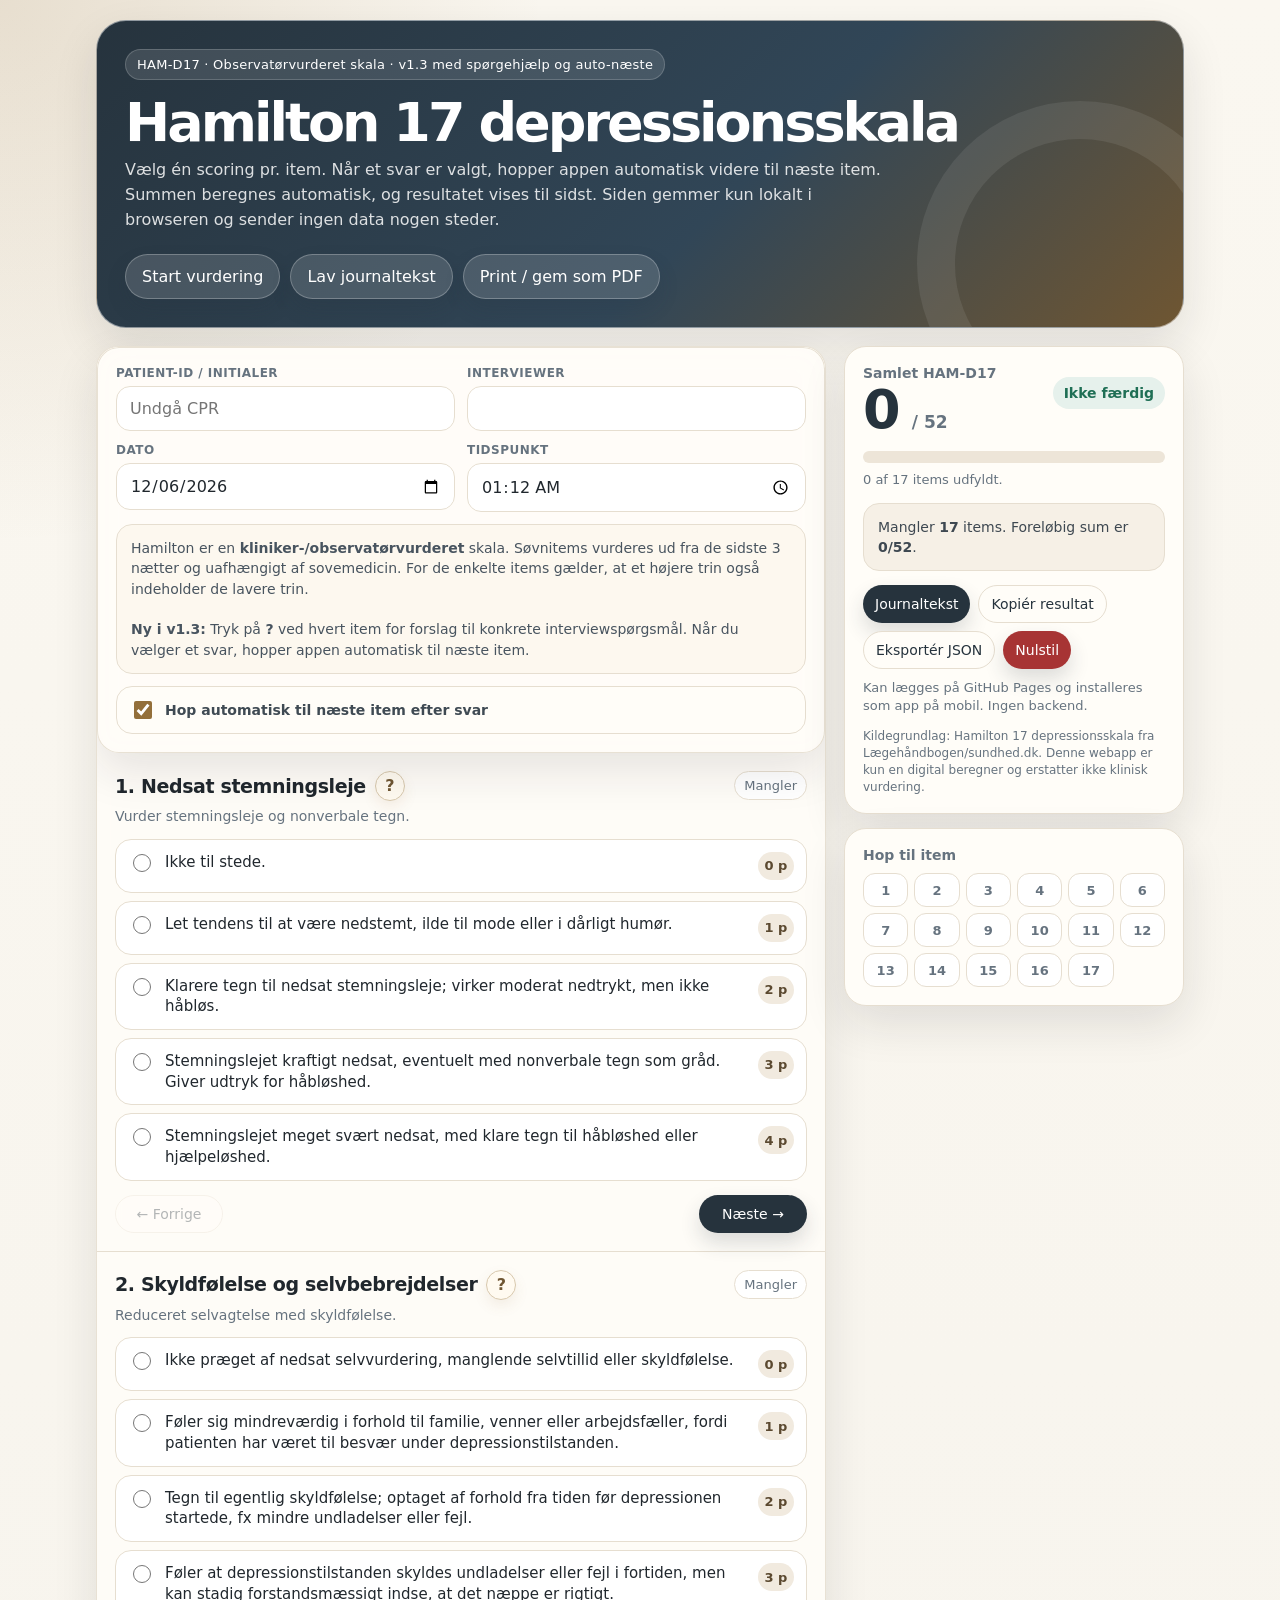
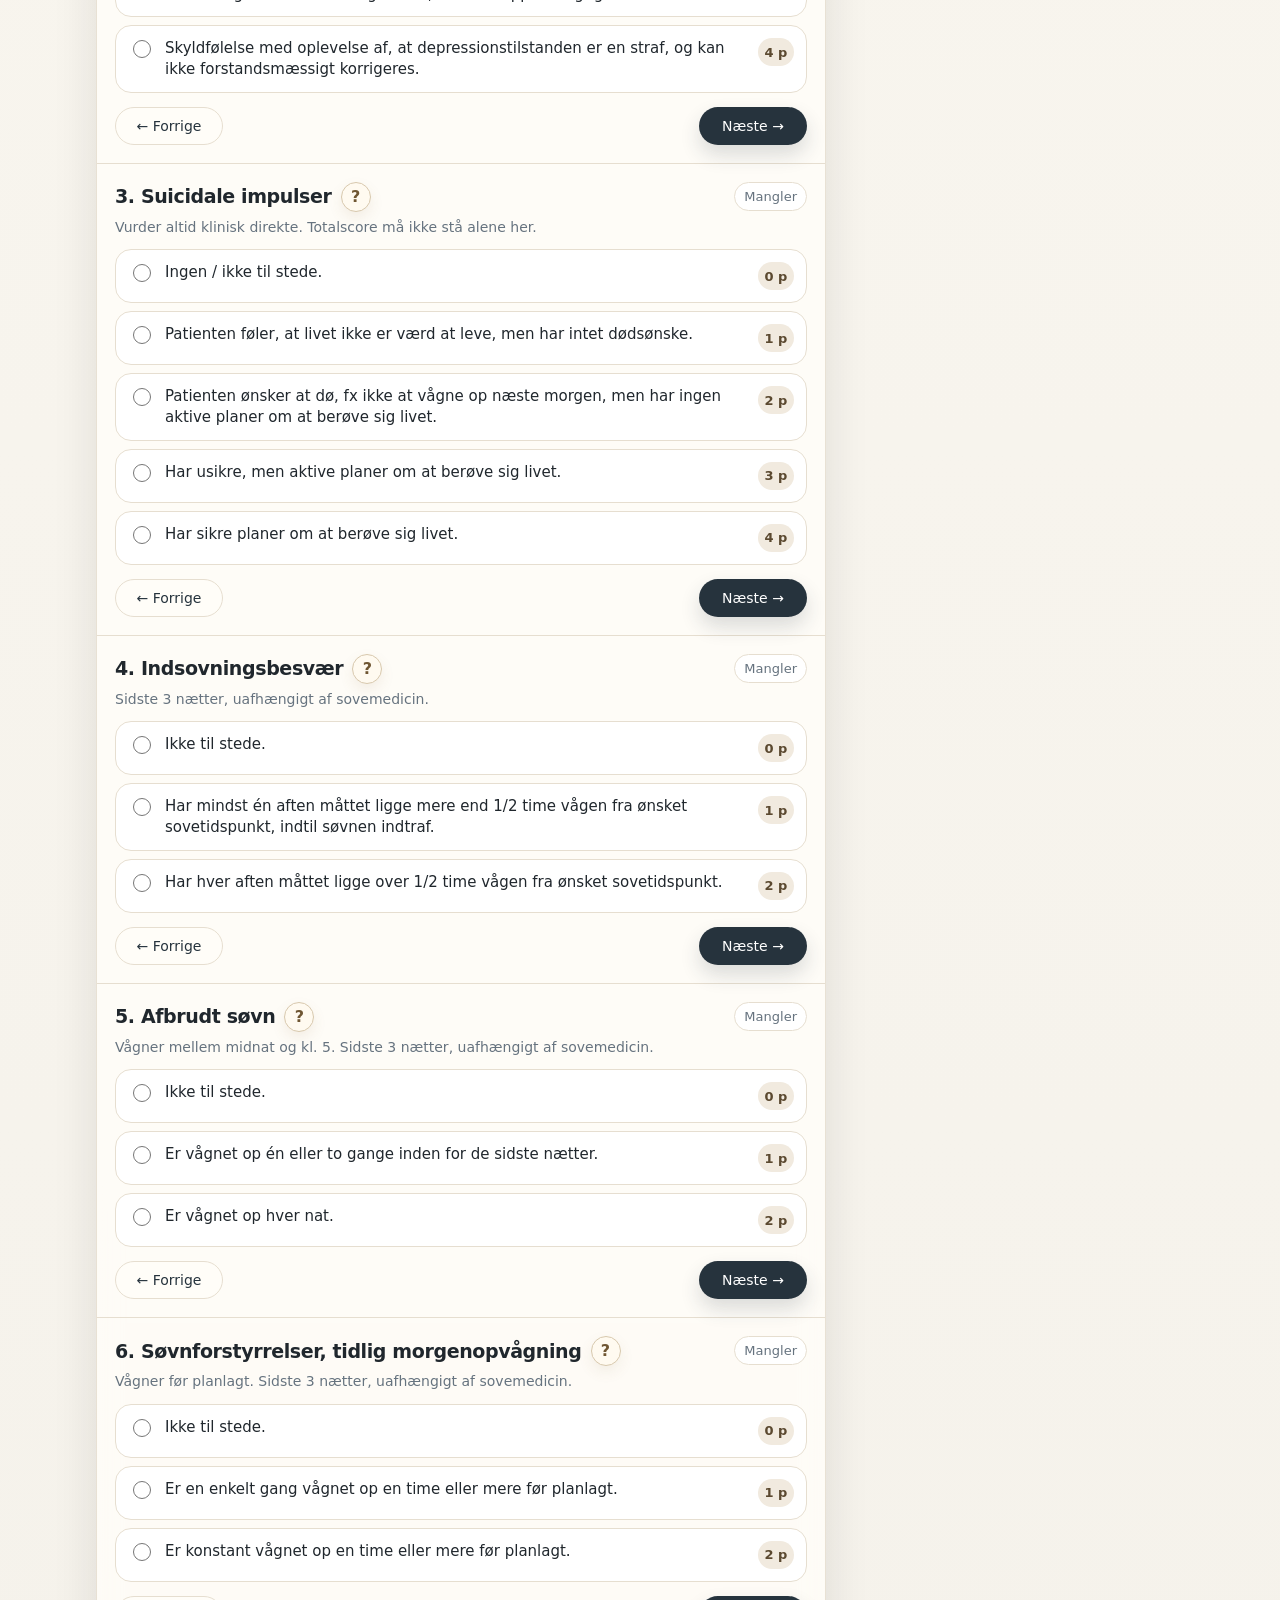
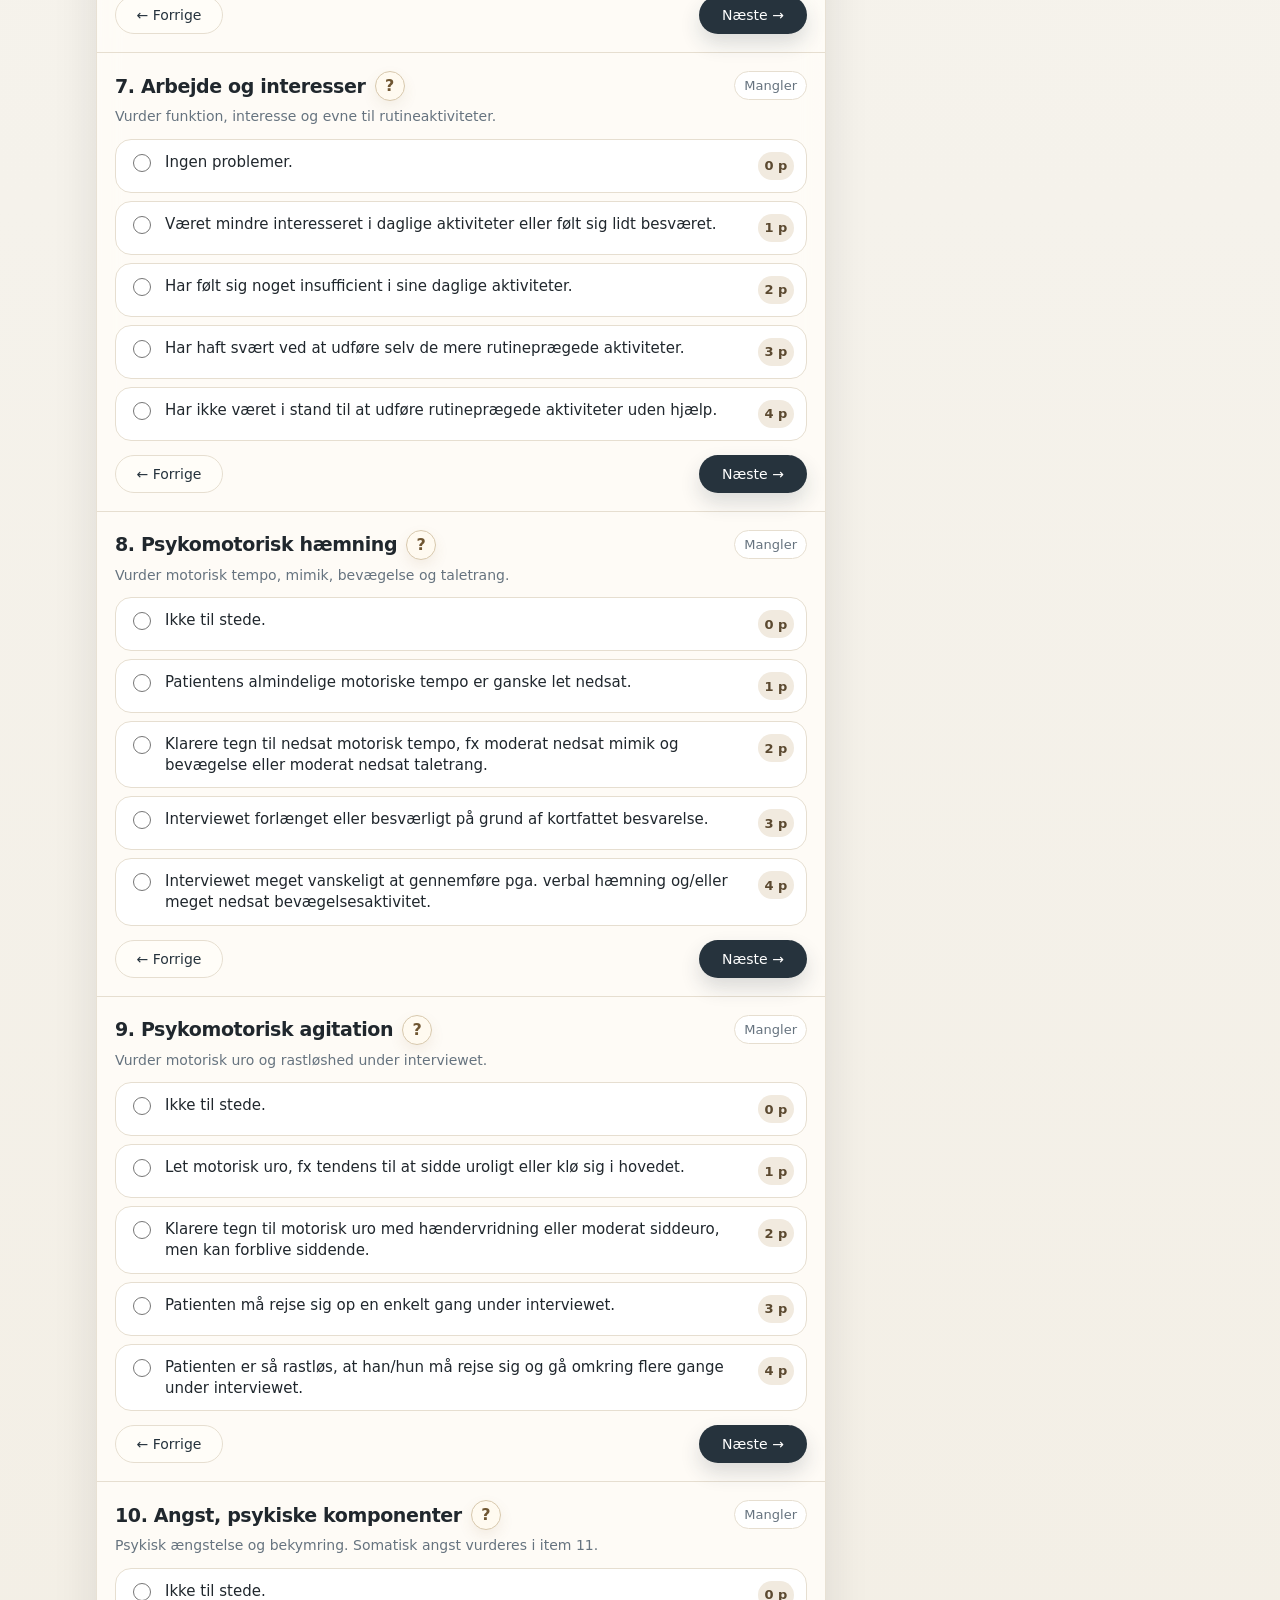
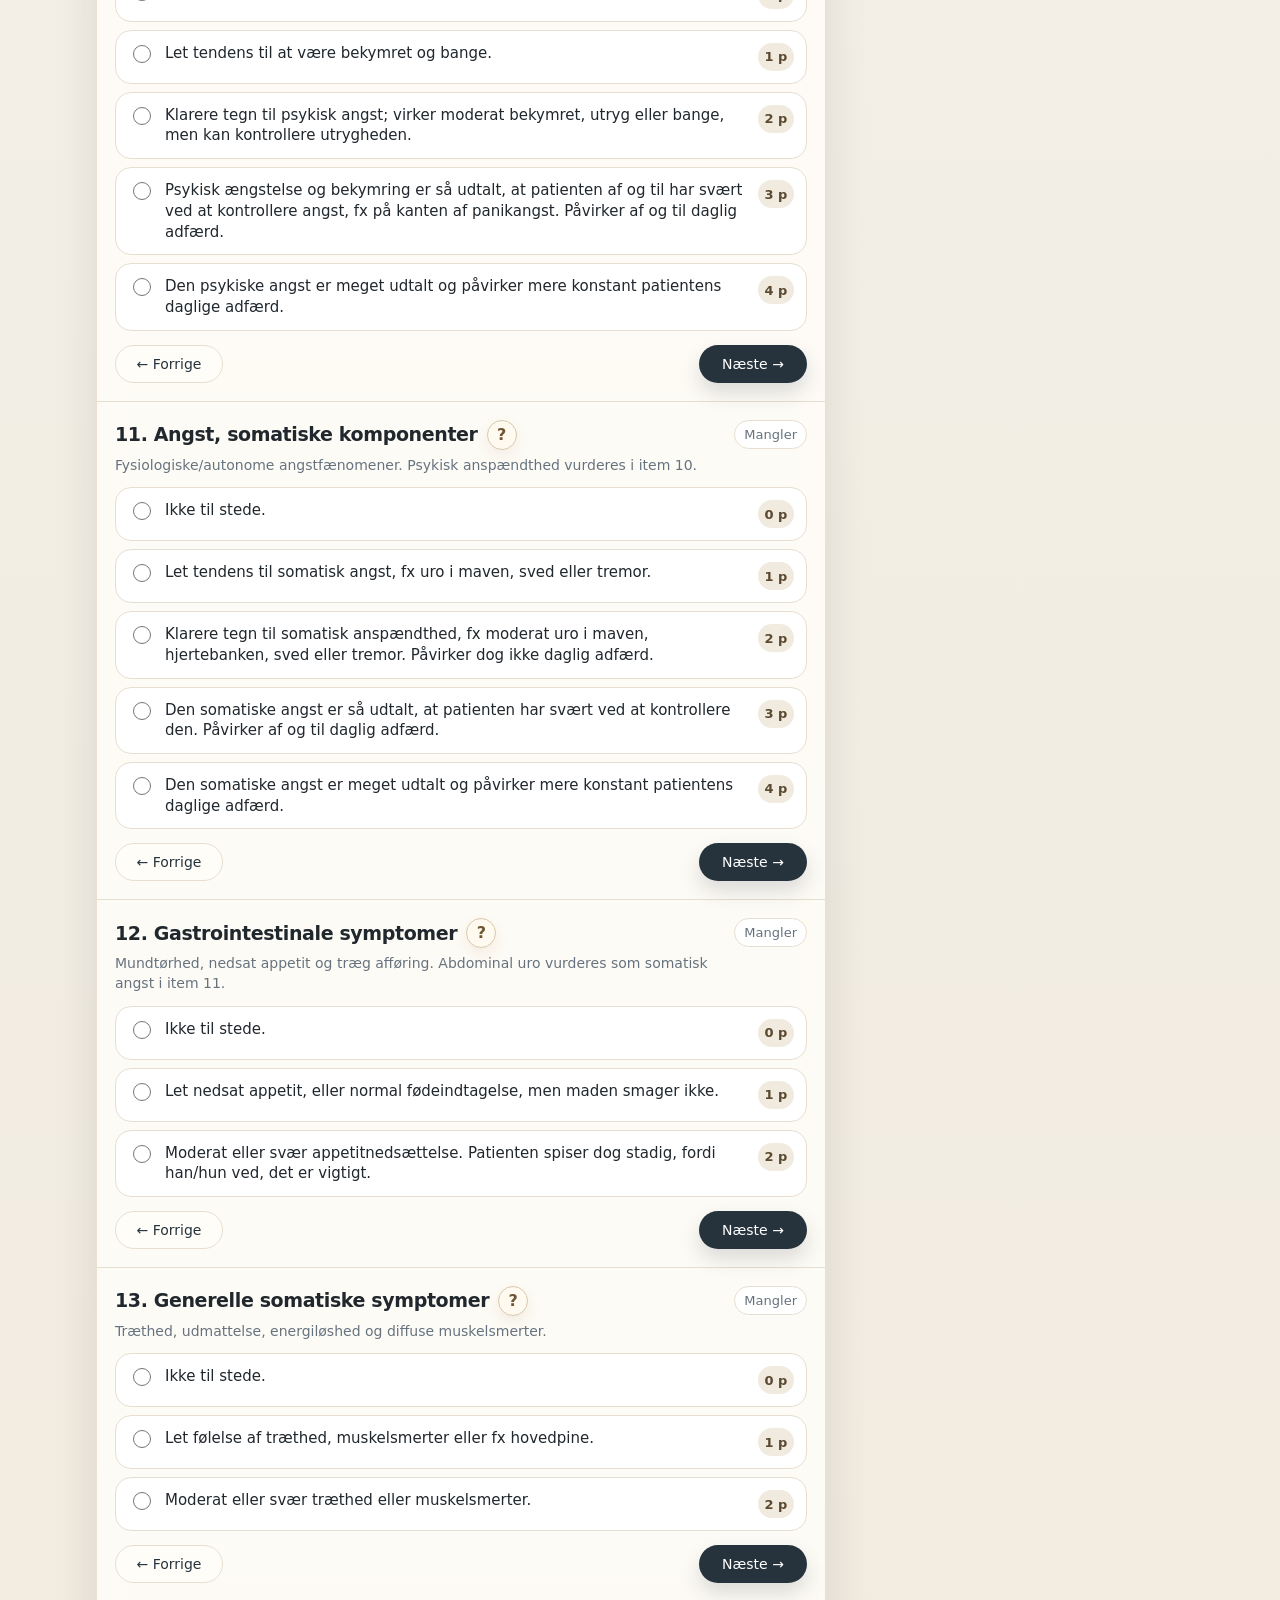
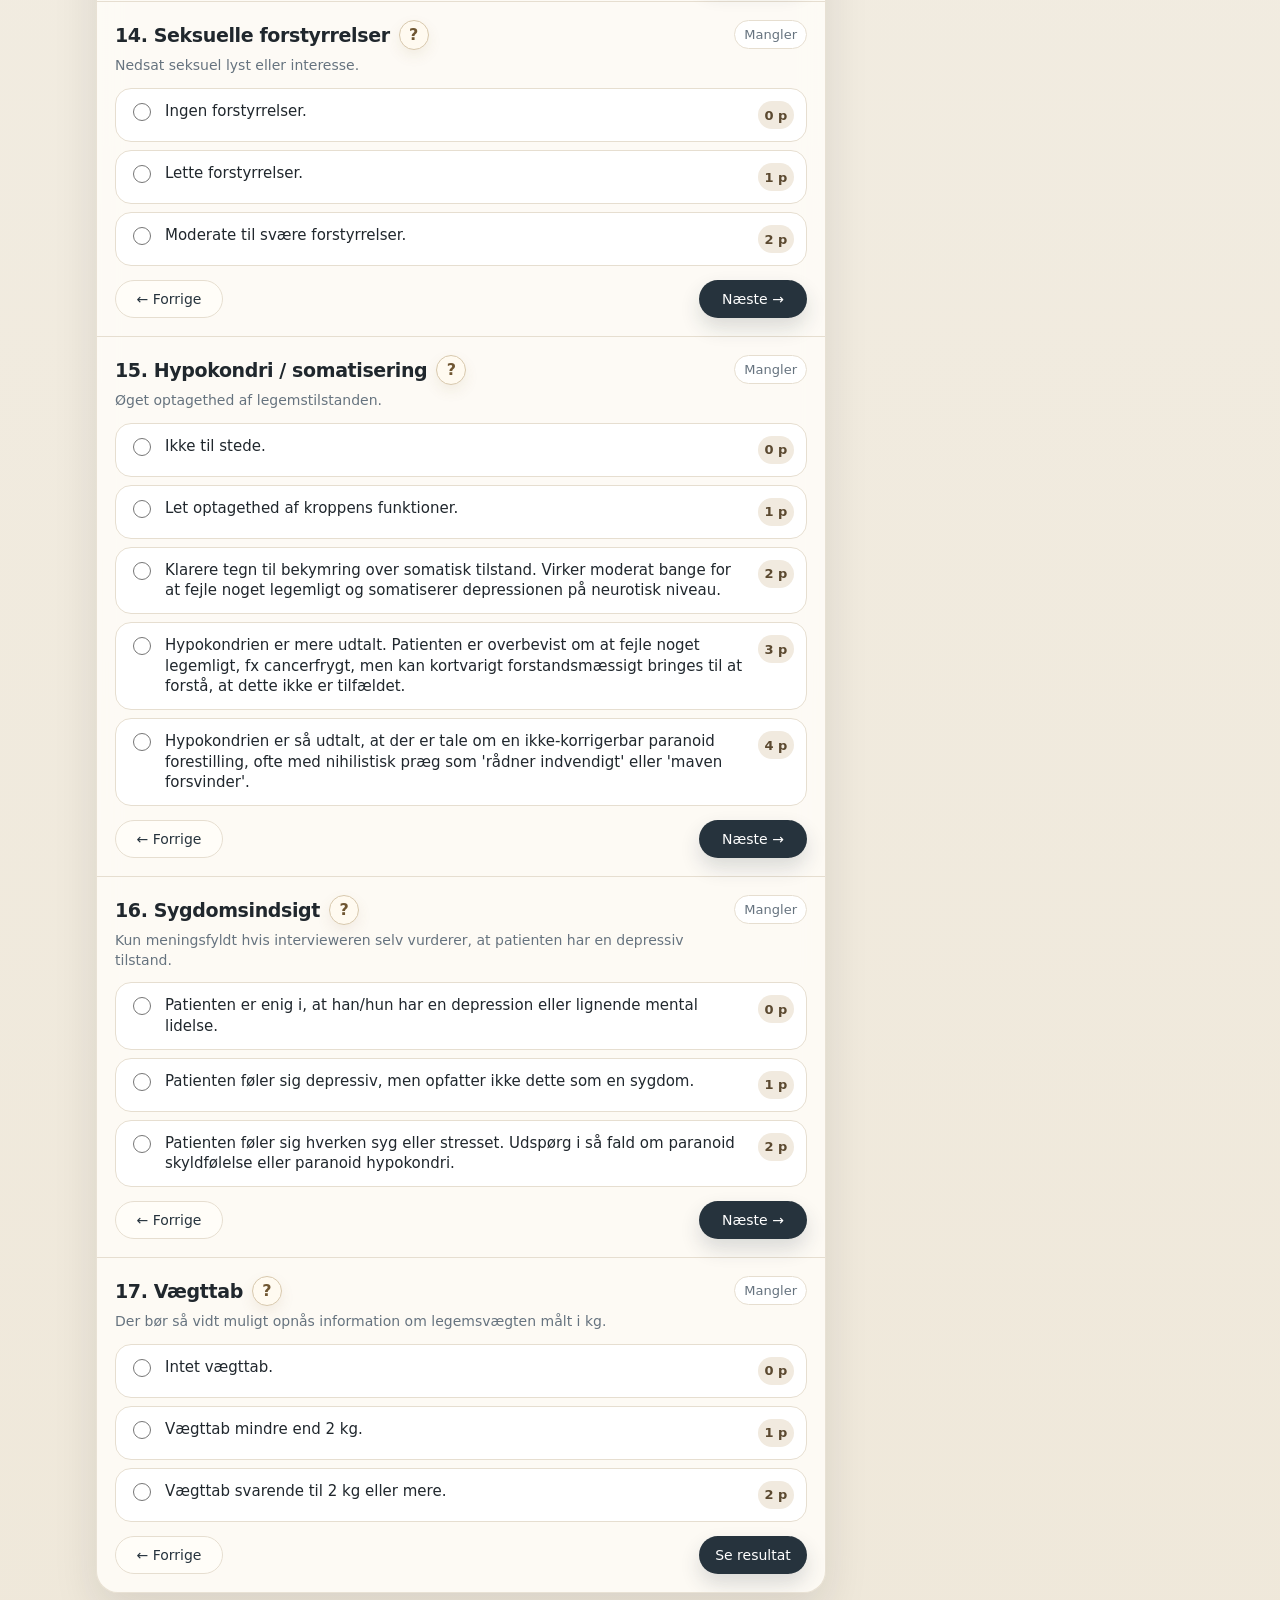
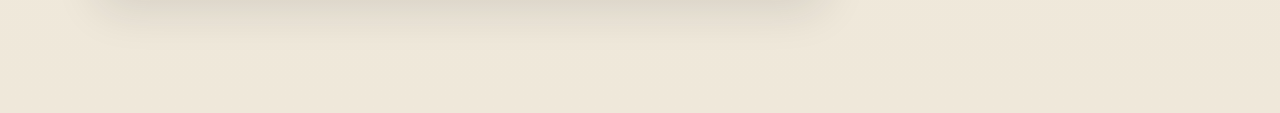
==== index.html @ ba1076b2 "Add files via upload" ====
<!doctype html>
<html lang="da">
<head>
  <meta charset="utf-8" />
  <meta name="viewport" content="width=device-width, initial-scale=1, viewport-fit=cover" />
  <meta name="theme-color" content="#26333d" />
  <meta name="apple-mobile-web-app-capable" content="yes" />
  <meta name="apple-mobile-web-app-title" content="HAM-D17" />
  <meta name="apple-mobile-web-app-status-bar-style" content="black-translucent" />
  <title>Hamilton 17 depressionsskala</title>
  <link rel="manifest" href="manifest.webmanifest" />
  <link rel="apple-touch-icon" href="icon-192.png" />
  <style>
    :root{
      --bg:#f5f2eb;
      --panel:#fffdf8;
      --panel2:#fdf8ef;
      --text:#20272d;
      --muted:#66737f;
      --line:#e6ded0;
      --accent:#26333d;
      --accent2:#936f3a;
      --good:#1f6f55;
      --warn:#a46100;
      --bad:#a73434;
      --shadow:0 18px 45px rgba(28,31,35,.11);
      --radius:22px;
      --radius2:14px;
    }
    *{box-sizing:border-box}
    html{scroll-behavior:smooth}
    body{
      margin:0;
      font-family: Inter, ui-sans-serif, system-ui, -apple-system, BlinkMacSystemFont, "Segoe UI", sans-serif;
      color:var(--text);
      background:
        radial-gradient(circle at top left, rgba(147,111,58,.18), transparent 34rem),
        linear-gradient(180deg, #faf7f0 0%, var(--bg) 42%, #efe8da 100%);
      min-height:100vh;
    }
    button,input,select,textarea{font:inherit}
    .app{
      width:min(1120px,100%);
      margin:0 auto;
      padding:20px 16px 120px;
    }
    .hero{
      position:relative;
      overflow:hidden;
      border:1px solid rgba(255,255,255,.48);
      border-radius:30px;
      background:linear-gradient(135deg,#26333d 0%,#314657 58%,#6f5632 100%);
      color:white;
      padding:28px;
      box-shadow:var(--shadow);
    }
    .hero:before{
      content:"";
      position:absolute;
      inset:auto -60px -100px auto;
      width:250px;height:250px;
      border-radius:50%;
      border:38px solid rgba(255,255,255,.08);
    }
    .hero-content{position:relative;z-index:1}
    .eyebrow{
      display:inline-flex;
      gap:8px;
      align-items:center;
      padding:7px 11px;
      border-radius:999px;
      background:rgba(255,255,255,.12);
      border:1px solid rgba(255,255,255,.18);
      font-size:13px;
      letter-spacing:.02em;
    }
    h1{
      margin:16px 0 8px;
      font-size:clamp(30px,6vw,54px);
      line-height:1;
      letter-spacing:-.055em;
    }
    .hero p{
      max-width:760px;
      margin:0;
      color:rgba(255,255,255,.84);
      font-size:16px;
      line-height:1.55;
    }
    .hero-actions{
      display:flex;
      gap:10px;
      flex-wrap:wrap;
      margin-top:22px;
    }
    .btn{
      border:0;
      border-radius:999px;
      padding:12px 16px;
      cursor:pointer;
      background:var(--accent);
      color:white;
      box-shadow:0 10px 20px rgba(38,51,61,.16);
      min-height:44px;
      transition:transform .15s ease, opacity .15s ease, background .15s ease;
    }
    .btn:hover{transform:translateY(-1px)}
    .btn:active{transform:translateY(0)}
    .btn.secondary{
      background:rgba(255,255,255,.14);
      border:1px solid rgba(255,255,255,.25);
    }
    .btn.light{
      background:#fffdf8;
      color:var(--accent);
      border:1px solid var(--line);
      box-shadow:none;
    }
    .btn.danger{background:var(--bad)}
    .btn.small{padding:9px 12px;min-height:38px;font-size:14px}
    .grid{
      display:grid;
      grid-template-columns: minmax(0, 1fr) 340px;
      gap:18px;
      align-items:start;
      margin-top:18px;
    }
    .card{
      background:rgba(255,253,248,.86);
      border:1px solid rgba(230,222,208,.9);
      border-radius:var(--radius);
      box-shadow:var(--shadow);
      overflow:hidden;
      backdrop-filter:blur(12px);
    }
    .card.pad{padding:18px}
    .meta-grid{
      display:grid;
      grid-template-columns: repeat(2, minmax(0,1fr));
      gap:12px;
    }
    .field label{
      display:block;
      font-size:12px;
      font-weight:750;
      color:var(--muted);
      margin:0 0 6px;
      text-transform:uppercase;
      letter-spacing:.04em;
    }
    .field input{
      width:100%;
      border:1px solid var(--line);
      border-radius:14px;
      background:white;
      padding:12px 13px;
      color:var(--text);
      outline:none;
    }
    .field input:focus{border-color:var(--accent2); box-shadow:0 0 0 4px rgba(147,111,58,.12)}
    .info-box{
      margin-top:12px;
      background:var(--panel2);
      border:1px solid var(--line);
      border-radius:16px;
      padding:13px 14px;
      color:#48545f;
      line-height:1.45;
      font-size:14px;
    }
    .auto-row{
      display:flex;
      align-items:center;
      gap:10px;
      margin-top:12px;
      padding:11px 13px;
      border:1px solid var(--line);
      border-radius:16px;
      background:#fffdf8;
      color:#3f4a53;
      font-size:14px;
      font-weight:700;
      cursor:pointer;
    }
    .auto-row input{width:18px;height:18px;accent-color:var(--accent2)}
    .item{
      padding:18px;
      border-bottom:1px solid var(--line);
      scroll-margin-top:88px;
    }
    .item:last-child{border-bottom:0}
    .item-head{
      display:flex;
      gap:12px;
      justify-content:space-between;
      align-items:flex-start;
      margin-bottom:10px;
    }
    .item-title-row{
      display:flex;
      align-items:center;
      gap:9px;
      flex-wrap:wrap;
    }
    .item h2{
      margin:0;
      font-size:19px;
      line-height:1.2;
      letter-spacing:-.02em;
    }
    .help-btn{
      display:inline-flex;
      align-items:center;
      justify-content:center;
      width:30px;
      height:30px;
      border-radius:999px;
      border:1px solid #d7c8ad;
      background:#fffaf0;
      color:#6f5632;
      font-weight:900;
      cursor:pointer;
      box-shadow:0 6px 14px rgba(147,111,58,.10);
      line-height:1;
    }
    .help-btn:hover{transform:translateY(-1px); border-color:var(--accent2)}
    .hint{
      margin:6px 0 0;
      color:var(--muted);
      line-height:1.4;
      font-size:14px;
    }
    .status-pill{
      flex:0 0 auto;
      border-radius:999px;
      padding:6px 9px;
      border:1px solid var(--line);
      color:var(--muted);
      background:white;
      font-size:13px;
      white-space:nowrap;
    }
    .status-pill.done{
      color:white;
      background:var(--good);
      border-color:var(--good);
    }
    .options{
      display:grid;
      gap:8px;
      margin-top:12px;
    }
    .option{
      display:grid;
      grid-template-columns:auto 1fr auto;
      gap:11px;
      align-items:start;
      cursor:pointer;
      background:white;
      border:1px solid var(--line);
      border-radius:16px;
      padding:12px 12px;
      transition: border-color .15s ease, box-shadow .15s ease, transform .15s ease, background .15s ease;
    }
    .option:hover{transform:translateY(-1px); border-color:#d0bd9b}
    .option input{margin-top:2px; width:18px; height:18px; accent-color:var(--accent2)}
    .option .text{line-height:1.38; font-size:15px}
    .score-badge{
      display:inline-flex;
      align-items:center;
      justify-content:center;
      min-width:36px;
      height:28px;
      border-radius:999px;
      background:#f1eadf;
      color:#5b4930;
      font-size:13px;
      font-weight:800;
    }
    .option:has(input:checked){
      background:#fffaf0;
      border-color:var(--accent2);
      box-shadow:0 0 0 4px rgba(147,111,58,.12);
    }
    .flow-controls{
      display:flex;
      justify-content:space-between;
      gap:10px;
      margin-top:14px;
    }
    .flow-controls .btn{min-width:108px}
    .flow-controls .btn:disabled{opacity:.35;cursor:not-allowed;transform:none}
    .side{
      position:sticky;
      top:14px;
      display:grid;
      gap:14px;
    }
    .score-card{
      background:#fffdf8;
      border:1px solid var(--line);
      border-radius:var(--radius);
      padding:18px;
      box-shadow:var(--shadow);
    }
    .score-top{
      display:flex;
      justify-content:space-between;
      gap:12px;
      align-items:flex-start;
    }
    .score-label{margin:0;color:var(--muted);font-size:14px;font-weight:750}
    .score-number{
      margin:5px 0 0;
      font-size:54px;
      line-height:.9;
      font-weight:850;
      letter-spacing:-.07em;
      color:var(--accent);
    }
    .score-number span{font-size:17px;letter-spacing:0;color:var(--muted);font-weight:700}
    .severity{
      display:inline-flex;
      align-items:center;
      gap:8px;
      margin-top:12px;
      border-radius:999px;
      background:#f1eadf;
      padding:8px 11px;
      color:#5b4930;
      font-weight:800;
      font-size:14px;
    }
    .severity.ok{background:#e6f1ec;color:#1f6f55}
    .severity.mild{background:#fff1d9;color:#8a5500}
    .severity.mod{background:#ffe0c2;color:#9a4d00}
    .severity.severe{background:#f8dddd;color:#9b2b2b}
    .bar{
      height:12px;
      border-radius:999px;
      background:#ede5d8;
      overflow:hidden;
      margin:16px 0 8px;
    }
    .bar > div{
      height:100%;
      width:0%;
      background:linear-gradient(90deg,var(--accent2),var(--accent));
      transition:width .2s ease;
    }
    .progress-text{color:var(--muted);font-size:13px;line-height:1.35}
    .side-actions{display:flex;gap:8px;flex-wrap:wrap;margin-top:14px}
    .result-box{
      margin-top:14px;
      border-radius:16px;
      padding:13px 14px;
      background:#f6f0e6;
      border:1px solid var(--line);
      line-height:1.45;
      color:#3e4851;
      font-size:14px;
    }
    .alert{
      display:none;
      margin-top:12px;
      border:1px solid rgba(167,52,52,.26);
      background:#fff1f1;
      color:#7f2323;
      border-radius:16px;
      padding:12px 13px;
      line-height:1.4;
      font-size:14px;
      font-weight:650;
    }
    .alert.show{display:block}
    .toc{
      display:grid;
      grid-template-columns:repeat(6,1fr);
      gap:6px;
    }
    .toc a{
      display:flex;
      align-items:center;
      justify-content:center;
      height:34px;
      text-decoration:none;
      color:var(--muted);
      border:1px solid var(--line);
      border-radius:12px;
      background:white;
      font-size:13px;
      font-weight:800;
    }
    .toc a.done{background:var(--good);border-color:var(--good);color:white}
    .toast{
      position:fixed;
      left:50%;
      bottom:22px;
      transform:translateX(-50%) translateY(25px);
      opacity:0;
      pointer-events:none;
      background:#20272d;
      color:white;
      border-radius:999px;
      padding:12px 16px;
      box-shadow:var(--shadow);
      transition:.2s ease;
      z-index:20;
    }
    .toast.show{opacity:1;transform:translateX(-50%) translateY(0)}
    .bottom-bar{
      display:none;
      position:fixed;
      left:0;right:0;bottom:0;
      padding:10px 12px calc(10px + env(safe-area-inset-bottom));
      background:rgba(255,253,248,.92);
      border-top:1px solid var(--line);
      backdrop-filter:blur(16px);
      z-index:10;
    }
    .bottom-inner{
      display:flex;
      align-items:center;
      justify-content:space-between;
      gap:10px;
      width:min(1120px,100%);
      margin:auto;
    }
    .mini-score{font-weight:850;color:var(--accent)}
    .mini-score span{color:var(--muted);font-weight:650;font-size:13px}
    .install-note{font-size:13px;color:var(--muted);line-height:1.35;margin-top:10px}
    .source{font-size:12px;color:var(--muted);line-height:1.4;margin-top:14px}
    dialog{
      width:min(680px,calc(100% - 24px));
      border:0;
      border-radius:24px;
      padding:0;
      box-shadow:0 30px 80px rgba(0,0,0,.25);
      background:#fffdf8;
      color:var(--text);
    }
    dialog::backdrop{background:rgba(18,24,30,.42);backdrop-filter:blur(4px)}
    .dialog-pad{padding:20px}
    .dialog-pad h2{margin:0 0 8px;font-size:25px;letter-spacing:-.03em}
    .dialog-pad p{line-height:1.5;color:#4b5660}
    .help-content{
      display:grid;
      gap:12px;
      margin:14px 0 4px;
    }
    .help-section{
      border:1px solid var(--line);
      border-radius:16px;
      background:#fffaf0;
      padding:12px 13px;
    }
    .help-section h3{
      margin:0 0 7px;
      font-size:14px;
      text-transform:uppercase;
      letter-spacing:.04em;
      color:#6f5632;
    }
    .help-section ul{margin:0;padding-left:20px;color:#3f4a53;line-height:1.45}
    .help-section li{margin:4px 0}
    textarea.note-output{
      width:100%; min-height:210px; resize:vertical;
      border:1px solid var(--line); border-radius:14px;
      padding:12px; background:white; color:var(--text);
    }
    @media (max-width: 900px){
      .grid{grid-template-columns:1fr}
      .side{position:static;order:-1}
      .toc{grid-template-columns:repeat(9,1fr)}
      .bottom-bar{display:block}
      .score-card.compact-hide{display:none}
      .hero{padding:22px}
    }
    @media (max-width: 560px){
      .app{padding:12px 10px 110px}
      .hero{border-radius:24px;padding:20px}
      .hero-actions .btn{flex:1 1 auto}
      .meta-grid{grid-template-columns:1fr}
      .item{padding:16px 12px}
      .item-head{display:block}
      .status-pill{display:inline-flex;margin-top:10px}
      .option{grid-template-columns:auto 1fr;}
      .score-badge{grid-column:2;justify-self:start;height:24px;min-width:32px}
      .toc{grid-template-columns:repeat(6,1fr)}
    }
    @media print{
      body{background:white}
      .hero,.side-actions,.bottom-bar,.toc,.btn,.help-btn,.toast,.flow-controls{display:none!important}
      .app{padding:0}
      .grid{display:block}
      .card,.score-card{box-shadow:none;border:1px solid #ccc;background:white}
      .item{break-inside:avoid;padding:10px 0}
      .option{display:none}
      .option:has(input:checked){display:grid;box-shadow:none;border:1px solid #999;background:white}
      .score-card{margin-bottom:12px}
    }
  </style>
</head>
<body>
  <main class="app">
    <section class="hero">
      <div class="hero-content">
        <div class="eyebrow">HAM-D17 · Observatørvurderet skala · v1.3 med spørgehjælp og auto-næste</div>
        <h1>Hamilton 17 depressionsskala</h1>
        <p>Vælg én scoring pr. item. Når et svar er valgt, hopper appen automatisk videre til næste item. Summen beregnes automatisk, og resultatet vises til sidst. Siden gemmer kun lokalt i browseren og sender ingen data nogen steder.</p>
        <div class="hero-actions">
          <button class="btn secondary" type="button" onclick="document.querySelector('#item-1').scrollIntoView()">Start vurdering</button>
          <button class="btn secondary" type="button" id="openNoteTop">Lav journaltekst</button>
          <button class="btn secondary" type="button" onclick="window.print()">Print / gem som PDF</button>
        </div>
      </div>
    </section>

    <section class="grid">
      <div class="card" id="formCard">
        <div class="card pad">
          <div class="meta-grid">
            <div class="field">
              <label for="patientId">Patient-ID / initialer</label>
              <input id="patientId" autocomplete="off" placeholder="Undgå CPR" />
            </div>
            <div class="field">
              <label for="interviewer">Interviewer</label>
              <input id="interviewer" autocomplete="off" />
            </div>
            <div class="field">
              <label for="date">Dato</label>
              <input id="date" type="date" />
            </div>
            <div class="field">
              <label for="time">Tidspunkt</label>
              <input id="time" type="time" />
            </div>
          </div>
          <div class="info-box">
            Hamilton er en <strong>kliniker-/observatørvurderet</strong> skala. Søvnitems vurderes ud fra de sidste 3 nætter og uafhængigt af sovemedicin. For de enkelte items gælder, at et højere trin også indeholder de lavere trin.
            <br><br><strong>Ny i v1.3:</strong> Tryk på <strong>?</strong> ved hvert item for forslag til konkrete interviewspørgsmål. Når du vælger et svar, hopper appen automatisk til næste item.
          </div>
          <label class="auto-row" for="autoNext">
            <input id="autoNext" type="checkbox" checked>
            Hop automatisk til næste item efter svar
          </label>
        </div>
        <form id="hamForm" autocomplete="off"></form>
      </div>

      <aside class="side">
        <section class="score-card">
          <div class="score-top">
            <div>
              <p class="score-label">Samlet HAM-D17</p>
              <div class="score-number" id="scoreNumber">0 <span>/ 52</span></div>
            </div>
            <div class="severity ok" id="severityBadge">Ikke færdig</div>
          </div>
          <div class="bar"><div id="progressBar"></div></div>
          <div class="progress-text" id="progressText">0 af 17 items udfyldt.</div>
          <div class="alert" id="suicideAlert">Item 3 er scoret over 0. Lav en direkte klinisk vurdering af suicidalitet og sikkerhed. Det her må ikke drukne i en totalscore.</div>
          <div class="result-box" id="resultBox">Udfyld alle 17 items for at få resultat og journaltekst.</div>
          <div class="side-actions">
            <button class="btn small" type="button" id="openNote">Journaltekst</button>
            <button class="btn small light" type="button" id="copySummary">Kopiér resultat</button>
            <button class="btn small light" type="button" id="exportJson">Eksportér JSON</button>
            <button class="btn small danger" type="button" id="resetBtn">Nulstil</button>
          </div>
          <div class="install-note">Kan lægges på GitHub Pages og installeres som app på mobil. Ingen backend.</div>
          <div class="source">Kildegrundlag: Hamilton 17 depressionsskala fra Lægehåndbogen/sundhed.dk. Denne webapp er kun en digital beregner og erstatter ikke klinisk vurdering.</div>
        </section>

        <section class="score-card compact-hide">
          <p class="score-label" style="margin-bottom:10px">Hop til item</p>
          <nav class="toc" id="toc"></nav>
        </section>
      </aside>
    </section>
  </main>

  <div class="bottom-bar">
    <div class="bottom-inner">
      <div class="mini-score"><span>HAM-D17</span><br><span id="miniStatus">0/17 udfyldt</span></div>
      <button class="btn small" type="button" onclick="document.querySelector('.side').scrollIntoView()">Se score</button>
    </div>
  </div>

  <dialog id="noteDialog">
    <div class="dialog-pad">
      <h2>Journaltekst</h2>
      <p>Teksten opdateres ud fra de valgte svar. Ret den, så den passer til den kliniske vurdering.</p>
      <textarea class="note-output" id="noteOutput"></textarea>
      <div class="side-actions">
        <button class="btn small" type="button" id="copyNote">Kopiér tekst</button>
        <button class="btn small light" type="button" onclick="noteDialog.close()">Luk</button>
      </div>
    </div>
  </dialog>

  <dialog id="helpDialog">
    <div class="dialog-pad">
      <h2 id="helpTitle">Spørgehjælp</h2>
      <p id="helpIntro">Eksemplerne er kun støtte til interviewet. Scoren er stadig din observatørvurdering.</p>
      <div class="help-content" id="helpContent"></div>
      <div class="side-actions">
        <button class="btn small light" type="button" onclick="helpDialog.close()">Luk</button>
      </div>
    </div>
  </dialog>

  <div class="toast" id="toast">Kopieret</div>

  <script>
    const VERSION = "1.3.0";
    const STORAGE_KEY = "hamd17-webapp-state-v1";

    const items = [
      {
        title: "Nedsat stemningsleje",
        note: "Vurder stemningsleje og nonverbale tegn.",
        options: [
          "Ikke til stede.",
          "Let tendens til at være nedstemt, ilde til mode eller i dårligt humør.",
          "Klarere tegn til nedsat stemningsleje; virker moderat nedtrykt, men ikke håbløs.",
          "Stemningslejet kraftigt nedsat, eventuelt med nonverbale tegn som gråd. Giver udtryk for håbløshed.",
          "Stemningslejet meget svært nedsat, med klare tegn til håbløshed eller hjælpeløshed."
        ]
      },
      {
        title: "Skyldfølelse og selvbebrejdelser",
        note: "Reduceret selvagtelse med skyldfølelse.",
        options: [
          "Ikke præget af nedsat selvvurdering, manglende selvtillid eller skyldfølelse.",
          "Føler sig mindreværdig i forhold til familie, venner eller arbejdsfæller, fordi patienten har været til besvær under depressionstilstanden.",
          "Tegn til egentlig skyldfølelse; optaget af forhold fra tiden før depressionen startede, fx mindre undladelser eller fejl.",
          "Føler at depressionstilstanden skyldes undladelser eller fejl i fortiden, men kan stadig forstandsmæssigt indse, at det næppe er rigtigt.",
          "Skyldfølelse med oplevelse af, at depressionstilstanden er en straf, og kan ikke forstandsmæssigt korrigeres."
        ]
      },
      {
        title: "Suicidale impulser",
        note: "Vurder altid klinisk direkte. Totalscore må ikke stå alene her.",
        options: [
          "Ingen / ikke til stede.",
          "Patienten føler, at livet ikke er værd at leve, men har intet dødsønske.",
          "Patienten ønsker at dø, fx ikke at vågne op næste morgen, men har ingen aktive planer om at berøve sig livet.",
          "Har usikre, men aktive planer om at berøve sig livet.",
          "Har sikre planer om at berøve sig livet."
        ]
      },
      {
        title: "Indsovningsbesvær",
        note: "Sidste 3 nætter, uafhængigt af sovemedicin.",
        options: [
          "Ikke til stede.",
          "Har mindst én aften måttet ligge mere end 1/2 time vågen fra ønsket sovetidspunkt, indtil søvnen indtraf.",
          "Har hver aften måttet ligge over 1/2 time vågen fra ønsket sovetidspunkt."
        ]
      },
      {
        title: "Afbrudt søvn",
        note: "Vågner mellem midnat og kl. 5. Sidste 3 nætter, uafhængigt af sovemedicin.",
        options: [
          "Ikke til stede.",
          "Er vågnet op én eller to gange inden for de sidste nætter.",
          "Er vågnet op hver nat."
        ]
      },
      {
        title: "Søvnforstyrrelser, tidlig morgenopvågning",
        note: "Vågner før planlagt. Sidste 3 nætter, uafhængigt af sovemedicin.",
        options: [
          "Ikke til stede.",
          "Er en enkelt gang vågnet op en time eller mere før planlagt.",
          "Er konstant vågnet op en time eller mere før planlagt."
        ]
      },
      {
        title: "Arbejde og interesser",
        note: "Vurder funktion, interesse og evne til rutineaktiviteter.",
        options: [
          "Ingen problemer.",
          "Været mindre interesseret i daglige aktiviteter eller følt sig lidt besværet.",
          "Har følt sig noget insufficient i sine daglige aktiviteter.",
          "Har haft svært ved at udføre selv de mere rutineprægede aktiviteter.",
          "Har ikke været i stand til at udføre rutineprægede aktiviteter uden hjælp."
        ]
      },
      {
        title: "Psykomotorisk hæmning",
        note: "Vurder motorisk tempo, mimik, bevægelse og taletrang.",
        options: [
          "Ikke til stede.",
          "Patientens almindelige motoriske tempo er ganske let nedsat.",
          "Klarere tegn til nedsat motorisk tempo, fx moderat nedsat mimik og bevægelse eller moderat nedsat taletrang.",
          "Interviewet forlænget eller besværligt på grund af kortfattet besvarelse.",
          "Interviewet meget vanskeligt at gennemføre pga. verbal hæmning og/eller meget nedsat bevægelsesaktivitet."
        ]
      },
      {
        title: "Psykomotorisk agitation",
        note: "Vurder motorisk uro og rastløshed under interviewet.",
        options: [
          "Ikke til stede.",
          "Let motorisk uro, fx tendens til at sidde uroligt eller klø sig i hovedet.",
          "Klarere tegn til motorisk uro med hændervridning eller moderat siddeuro, men kan forblive siddende.",
          "Patienten må rejse sig op en enkelt gang under interviewet.",
          "Patienten er så rastløs, at han/hun må rejse sig og gå omkring flere gange under interviewet."
        ]
      },
      {
        title: "Angst, psykiske komponenter",
        note: "Psykisk ængstelse og bekymring. Somatisk angst vurderes i item 11.",
        options: [
          "Ikke til stede.",
          "Let tendens til at være bekymret og bange.",
          "Klarere tegn til psykisk angst; virker moderat bekymret, utryg eller bange, men kan kontrollere utrygheden.",
          "Psykisk ængstelse og bekymring er så udtalt, at patienten af og til har svært ved at kontrollere angst, fx på kanten af panikangst. Påvirker af og til daglig adfærd.",
          "Den psykiske angst er meget udtalt og påvirker mere konstant patientens daglige adfærd."
        ]
      },
      {
        title: "Angst, somatiske komponenter",
        note: "Fysiologiske/autonome angstfænomener. Psykisk anspændthed vurderes i item 10.",
        options: [
          "Ikke til stede.",
          "Let tendens til somatisk angst, fx uro i maven, sved eller tremor.",
          "Klarere tegn til somatisk anspændthed, fx moderat uro i maven, hjertebanken, sved eller tremor. Påvirker dog ikke daglig adfærd.",
          "Den somatiske angst er så udtalt, at patienten har svært ved at kontrollere den. Påvirker af og til daglig adfærd.",
          "Den somatiske angst er meget udtalt og påvirker mere konstant patientens daglige adfærd."
        ]
      },
      {
        title: "Gastrointestinale symptomer",
        note: "Mundtørhed, nedsat appetit og træg afføring. Abdominal uro vurderes som somatisk angst i item 11.",
        options: [
          "Ikke til stede.",
          "Let nedsat appetit, eller normal fødeindtagelse, men maden smager ikke.",
          "Moderat eller svær appetitnedsættelse. Patienten spiser dog stadig, fordi han/hun ved, det er vigtigt."
        ]
      },
      {
        title: "Generelle somatiske symptomer",
        note: "Træthed, udmattelse, energiløshed og diffuse muskelsmerter.",
        options: [
          "Ikke til stede.",
          "Let følelse af træthed, muskelsmerter eller fx hovedpine.",
          "Moderat eller svær træthed eller muskelsmerter."
        ]
      },
      {
        title: "Seksuelle forstyrrelser",
        note: "Nedsat seksuel lyst eller interesse.",
        options: [
          "Ingen forstyrrelser.",
          "Lette forstyrrelser.",
          "Moderate til svære forstyrrelser."
        ]
      },
      {
        title: "Hypokondri / somatisering",
        note: "Øget optagethed af legemstilstanden.",
        options: [
          "Ikke til stede.",
          "Let optagethed af kroppens funktioner.",
          "Klarere tegn til bekymring over somatisk tilstand. Virker moderat bange for at fejle noget legemligt og somatiserer depressionen på neurotisk niveau.",
          "Hypokondrien er mere udtalt. Patienten er overbevist om at fejle noget legemligt, fx cancerfrygt, men kan kortvarigt forstandsmæssigt bringes til at forstå, at dette ikke er tilfældet.",
          "Hypokondrien er så udtalt, at der er tale om en ikke-korrigerbar paranoid forestilling, ofte med nihilistisk præg som 'rådner indvendigt' eller 'maven forsvinder'."
        ]
      },
      {
        title: "Sygdomsindsigt",
        note: "Kun meningsfyldt hvis intervieweren selv vurderer, at patienten har en depressiv tilstand.",
        options: [
          "Patienten er enig i, at han/hun har en depression eller lignende mental lidelse.",
          "Patienten føler sig depressiv, men opfatter ikke dette som en sygdom.",
          "Patienten føler sig hverken syg eller stresset. Udspørg i så fald om paranoid skyldfølelse eller paranoid hypokondri."
        ]
      },
      {
        title: "Vægttab",
        note: "Der bør så vidt muligt opnås information om legemsvægten målt i kg.",
        options: [
          "Intet vægttab.",
          "Vægttab mindre end 2 kg.",
          "Vægttab svarende til 2 kg eller mere."
        ]
      }
    ];

    const helpExamples = [
      {
        ask: [
          "Hvordan har dit humør været de sidste dage?",
          "Har du følt dig nedtrykt, trist, tom eller mere irritabel end normalt?",
          "Har du oplevet håbløshed eller en følelse af, at tingene ikke kan blive bedre?"
        ],
        observe: [
          "Se efter mimik, gråd, stemmeleje, kontakt og om patienten virker følelsesmæssigt trykket.",
          "Score ikke kun ud fra ordene. Nonverbale tegn tæller også."
        ]
      },
      {
        ask: [
          "Har du bebrejdet dig selv noget på det seneste?",
          "Føler du dig som en belastning for familie, venner eller arbejde?",
          "Tænker du, at din nuværende tilstand er din egen skyld eller en straf?"
        ],
        observe: [
          "Skeln mellem almindelig selvkritik, egentlig skyldfølelse og fastlåste/vrangforestillingsprægede skyldtanker.",
          "Spørg konkret til fejl eller undladelser fra før depressionen startede."
        ]
      },
      {
        ask: [
          "Har du tænkt, at livet ikke er værd at leve?",
          "Har du ønsket, at du ikke vågnede igen?",
          "Har du haft tanker om at tage dit eget liv?",
          "Har du gjort dig planer, valgt metode eller haft adgang til midler?",
          "Hvor tæt har du været på at handle på tankerne?"
        ],
        observe: [
          "Spørg direkte. Det er ikke farligt at spørge, men det er farligt at lade være.",
          "Ved score over 0 skal der laves selvstændig risikovurdering, sikkerhedsplan og relevant handling."
        ]
      },
      {
        ask: [
          "De sidste 3 nætter: Hvornår lagde du dig for at sove, og hvornår faldt du faktisk i søvn?",
          "Lå du vågen mere end en halv time?",
          "Var det én aften eller hver aften?"
        ],
        observe: [
          "Vurder uafhængigt af sovemedicin.",
          "Fokus er tiden fra ønsket søvntidspunkt til søvnindtræden."
        ]
      },
      {
        ask: [
          "De sidste 3 nætter: Er du vågnet mellem midnat og kl. 5?",
          "Hvor mange gange er du vågnet, og kunne du falde i søvn igen?",
          "Skete det én/to gange samlet, eller hver nat?"
        ],
        observe: [
          "Vurder uafhængigt af sovemedicin.",
          "Adskil afbrudt søvn fra tidlig morgenopvågning, som scores i næste item."
        ]
      },
      {
        ask: [
          "De sidste 3 nætter: Er du vågnet tidligere end planlagt?",
          "Hvor meget tidligere vågnede du — mindst en time?",
          "Var det en enkelt gang eller konstant/hver nat?"
        ],
        observe: [
          "Vurder uafhængigt af sovemedicin.",
          "Det centrale er opvågning før planlagt, ikke bare dårlig søvnkvalitet."
        ]
      },
      {
        ask: [
          "Hvordan går det med arbejde, hjemlige pligter og daglige rutiner?",
          "Har du mindre interesse for ting, du normalt plejer at gøre?",
          "Er der aktiviteter, du kun får gjort med stort besvær — eller slet ikke uden hjælp?"
        ],
        observe: [
          "Score funktionstab og interesse, ikke kun om patienten formelt er sygemeldt.",
          "Spørg efter konkrete eksempler: bad, mad, oprydning, indkøb, arbejde, kontakt til andre."
        ]
      },
      {
        ask: [
          "Oplever du selv, at du er blevet langsommere i tale, tanker eller bevægelser?",
          "Tager det længere tid at svare eller komme i gang med ting?"
        ],
        observe: [
          "Dette er primært en observationsscore: mimik, latenstid, taletrang, bevægelse og hvor tungt interviewet flyder.",
          "Score højere hvis interviewet bliver klart forlænget eller vanskeligt pga. hæmning."
        ]
      },
      {
        ask: [
          "Føler du dig rastløs eller urolig i kroppen?",
          "Har du svært ved at sidde stille?",
          "Rejser du dig, går rundt, vrider hænder eller piller ved ting?"
        ],
        observe: [
          "Se efter siddeuro, hændervridning, pilleri, behov for at rejse sig og generel rastløshed.",
          "Adskil agitation fra almindelig nervøsitet; her handler det om motorisk uro."
        ]
      },
      {
        ask: [
          "Har du følt dig mere bekymret, utryg eller bange end normalt?",
          "Kan du styre bekymringerne, eller tager de over?",
          "Har angsten påvirket din adfærd, fx at du undgår ting eller næsten får panik?"
        ],
        observe: [
          "Dette item er den psykiske del: bekymring, ængstelse, frygt og kontroltab.",
          "Fysiske angstsymptomer scores i item 11."
        ]
      },
      {
        ask: [
          "Har du haft uro i maven, hjertebanken, svedtendens, rysten eller trykken for brystet?",
          "Kommer symptomerne sammen med angst eller bekymring?",
          "Påvirker de din hverdag eller får dig til at undgå noget?"
        ],
        observe: [
          "Dette item er de kropslige/autonome angsttegn.",
          "Psykisk anspændthed og bekymring scores i item 10."
        ]
      },
      {
        ask: [
          "Hvordan er appetitten?",
          "Smager maden anderledes eller mindre end normalt?",
          "Spiser du mindre, eller spiser du mest fordi du ved, du bør?",
          "Har du mundtørhed eller træg mave?"
        ],
        observe: [
          "Abdominal uro som 'sommerfugle i maven' hører under somatisk angst i item 11.",
          "Her handler det især om appetit, smag, mundtørhed og tarmfunktion."
        ]
      },
      {
        ask: [
          "Hvordan er energien i kroppen?",
          "Føler du dig træt, udmattet eller energiløs?",
          "Har du diffuse smerter, fx i nakke, skuldre, ryg, arme eller ben?",
          "Har du hovedpine eller kropslig tyngde?"
        ],
        observe: [
          "Score graden af fysisk træthed/udmattelse og diffuse muskelsmerter.",
          "Hold det adskilt fra nedsat interesse og funktion, som scores i item 7."
        ]
      },
      {
        ask: [
          "Har din seksuelle lyst eller interesse ændret sig?",
          "Er det let, moderat eller tydeligt nedsat i forhold til normalt?",
          "Er ændringen ny i forbindelse med den aktuelle tilstand?"
        ],
        observe: [
          "Spørg enkelt og udramatisk. Patienten svarer ofte bedre, hvis spørgsmålet normaliseres.",
          "Tag højde for alder, relation, medicin og somatisk sygdom, men score det aktuelle symptomniveau."
        ]
      },
      {
        ask: [
          "Er du blevet mere bekymret for dit helbred eller kroppens funktioner?",
          "Tænker du meget på, om du fejler noget alvorligt?",
          "Kan du beroliges, når undersøgelser eller læger siger, at der ikke er tegn på alvorlig sygdom?",
          "Har du faste tanker om fx kræft, at kroppen svigter, eller at noget er galt indvendigt?"
        ],
        observe: [
          "Skeln mellem let kropslig optagethed, neurotisk somatisering og fastlåst paranoid/nihilistisk hypokondri.",
          "Oplevelsen af at 'maven forsvinder' hører her, ikke under almindelige mavesymptomer."
        ]
      },
      {
        ask: [
          "Hvordan forstår du selv det, du går igennem lige nu?",
          "Tænker du, at du er deprimeret, stresset, syg — eller noget andet?",
          "Giver det mening for dig, at symptomerne kan være udtryk for en depressiv tilstand?"
        ],
        observe: [
          "Dette item bruges kun meningsfuldt, hvis du selv vurderer, at der er en depressiv tilstand.",
          "Ved manglende sygdomsindsigt: spørg også ind til paranoid skyldfølelse og hypokondri."
        ]
      },
      {
        ask: [
          "Har din vægt ændret sig?",
          "Har du vejet dig — og hvor mange kilo har du eventuelt tabt?",
          "Sidder tøjet løsere, eller har andre bemærket vægttab?",
          "Skyldes vægttabet nedsat appetit, kvalme, bevidst vægttab eller noget andet?"
        ],
        observe: [
          "Få helst konkret vægt i kg frem for fornemmelse.",
          "Skeln mellem intet vægttab, under 2 kg og 2 kg eller mere."
        ]
      }
    ];

    const form = document.getElementById("hamForm");
    const toc = document.getElementById("toc");
    const scoreNumber = document.getElementById("scoreNumber");
    const progressBar = document.getElementById("progressBar");
    const progressText = document.getElementById("progressText");
    const resultBox = document.getElementById("resultBox");
    const severityBadge = document.getElementById("severityBadge");
    const suicideAlert = document.getElementById("suicideAlert");
    const miniStatus = document.getElementById("miniStatus");
    const toast = document.getElementById("toast");
    const noteDialog = document.getElementById("noteDialog");
    const noteOutput = document.getElementById("noteOutput");
    const helpDialog = document.getElementById("helpDialog");
    const helpTitle = document.getElementById("helpTitle");
    const helpContent = document.getElementById("helpContent");
    const autoNext = document.getElementById("autoNext");
    let autoAdvanceTimer = null;

    function renderItems(){
      form.innerHTML = items.map((item, idx) => {
        const num = idx + 1;
        const options = item.options.map((text, score) => `
          <label class="option">
            <input type="radio" name="item${num}" value="${score}" data-item="${num}">
            <span class="text">${escapeHtml(text)}</span>
            <span class="score-badge">${score} p</span>
          </label>`).join("");
        return `
          <section class="item" id="item-${num}">
            <div class="item-head">
              <div>
                <div class="item-title-row">
                  <h2>${num}. ${escapeHtml(item.title)}</h2>
                  <button class="help-btn" type="button" data-help="${idx}" aria-label="Spørgehjælp til item ${num}">?</button>
                </div>
                <p class="hint">${escapeHtml(item.note)}</p>
              </div>
              <span class="status-pill" id="pill-${num}">Mangler</span>
            </div>
            <div class="options">${options}</div>
            <div class="flow-controls">
              <button class="btn small light" type="button" data-prev="${num - 1}" ${num === 1 ? "disabled" : ""}>← Forrige</button>
              <button class="btn small" type="button" data-next="${num + 1}" ${num === items.length ? "data-show-result='true'" : ""}>${num === items.length ? "Se resultat" : "Næste →"}</button>
            </div>
          </section>`;
      }).join("");

      toc.innerHTML = items.map((_, idx) => `<a href="#item-${idx+1}" id="toc-${idx+1}">${idx+1}</a>`).join("");
    }

    function escapeHtml(str){
      return String(str).replace(/[&<>'"]/g, char => ({"&":"&amp;","<":"&lt;",">":"&gt;","'":"&#39;","\"":"&quot;"}[char]));
    }

    function openHelp(idx){
      const item = items[idx];
      const help = helpExamples[idx];
      if(!item || !help) return;
      helpTitle.textContent = `${idx + 1}. ${item.title}`;
      const askList = help.ask.map(q => `<li>${escapeHtml(q)}</li>`).join("");
      const observeList = help.observe.map(q => `<li>${escapeHtml(q)}</li>`).join("");
      helpContent.innerHTML = `
        <div class="help-section">
          <h3>Eksempler på spørgsmål</h3>
          <ul>${askList}</ul>
        </div>
        <div class="help-section">
          <h3>Vurdering / observation</h3>
          <ul>${observeList}</ul>
        </div>`;
      helpDialog.showModal();
    }

    function scrollToItem(num){
      const target = document.getElementById(`item-${num}`);
      if(target) target.scrollIntoView({behavior:"smooth", block:"start"});
    }

    function scrollToResult(){
      const target = document.querySelector(".score-card");
      if(target) target.scrollIntoView({behavior:"smooth", block:"start"});
    }

    function maybeAutoAdvance(currentNum){
      if(!autoNext || !autoNext.checked) return;
      clearTimeout(autoAdvanceTimer);
      autoAdvanceTimer = setTimeout(() => {
        if(currentNum < items.length){
          scrollToItem(currentNum + 1);
        } else {
          scrollToResult();
          showToast("Alle items er udfyldt");
        }
      }, 320);
    }

    function getAnswers(){
      return items.map((_, idx) => {
        const checked = document.querySelector(`input[name="item${idx+1}"]:checked`);
        return checked ? Number(checked.value) : null;
      });
    }

    function getMeta(){
      return {
        patientId: document.getElementById("patientId").value.trim(),
        interviewer: document.getElementById("interviewer").value.trim(),
        date: document.getElementById("date").value,
        time: document.getElementById("time").value
      };
    }

    function severity(score, complete){
      if(!complete) return {label:"Ikke færdig", cls:"ok", text:"Udfyld alle 17 items for at få resultat."};
      if(score >= 25) return {label:"Svær depression", cls:"severe", text:"Svarer til svær depression efter de angivne HAM-D17 grænser."};
      if(score >= 18) return {label:"Moderat depression", cls:"mod", text:"Svarer til moderat depression efter de angivne HAM-D17 grænser."};
      if(score >= 13) return {label:"Let depression", cls:"mild", text:"Svarer til let depression efter de angivne HAM-D17 grænser."};
      return {label:"Under 13 point", cls:"ok", text:"Under de depressionsgrænser, der er angivet i denne udgave. Det er ikke det samme som 'ingen klinisk problematik'."};
    }

    function update(){
      const answers = getAnswers();
      const answered = answers.filter(v => v !== null).length;
      const total = answers.reduce((sum, v) => sum + (v ?? 0), 0);
      const complete = answered === items.length;
      const sev = severity(total, complete);

      scoreNumber.innerHTML = `${total} <span>/ 52</span>`;
      progressBar.style.width = `${(answered / items.length) * 100}%`;
      progressText.textContent = `${answered} af ${items.length} items udfyldt.`;
      miniStatus.textContent = `${answered}/17 udfyldt · ${total}/52 point`;
      severityBadge.textContent = sev.label;
      severityBadge.className = `severity ${sev.cls}`;

      answers.forEach((v, idx) => {
        const num = idx + 1;
        const done = v !== null;
        const pill = document.getElementById(`pill-${num}`);
        const link = document.getElementById(`toc-${num}`);
        pill.textContent = done ? `${v} point` : "Mangler";
        pill.classList.toggle("done", done);
        link.classList.toggle("done", done);
      });

      const item3 = answers[2];
      suicideAlert.classList.toggle("show", item3 !== null && item3 > 0);

      if(complete){
        resultBox.innerHTML = `<strong>Resultat:</strong> HAM-D17 = <strong>${total}/52</strong>. ${sev.text}`;
      } else {
        resultBox.innerHTML = `Mangler <strong>${items.length - answered}</strong> item${items.length - answered === 1 ? "" : "s"}. Foreløbig sum er <strong>${total}/52</strong>.`;
      }
      saveState();
      updateNote();
    }

    function updateNote(){
      const answers = getAnswers();
      const answered = answers.filter(v => v !== null).length;
      const total = answers.reduce((sum, v) => sum + (v ?? 0), 0);
      const complete = answered === items.length;
      const sev = severity(total, complete);
      const meta = getMeta();
      const topItems = answers
        .map((score, idx) => ({score, idx}))
        .filter(x => x.score !== null && x.score > 0)
        .sort((a,b) => b.score - a.score || a.idx - b.idx)
        .slice(0,5)
        .map(x => `${x.idx+1}. ${items[x.idx].title} (${x.score} p)`).join(", ");

      const lines = [];
      lines.push(`HAM-D17 udført${meta.date ? " d. " + formatDate(meta.date) : ""}${meta.time ? " kl. " + meta.time : ""}.`);
      if(meta.patientId) lines.push(`Patient-ID/initialer: ${meta.patientId}.`);
      if(meta.interviewer) lines.push(`Interviewer: ${meta.interviewer}.`);
      lines.push(`Samlet score: ${total}/52 point${complete ? `, ${sev.label.toLowerCase()}.` : `, men skalaen er ikke færdigudfyldt (${answered}/17 items).`}`);
      if(complete) lines.push(sev.text);
      if(topItems) lines.push(`Mest belastede items: ${topItems}.`);
      if(answers[2] !== null && answers[2] > 0) lines.push(`OBS: Item 3 om suicidale impulser er scoret ${answers[2]} point og kræver selvstændig klinisk vurdering.`);
      lines.push("Skalaen er observatørvurderet, og resultatet skal tolkes sammen med den samlede kliniske vurdering.");
      noteOutput.value = lines.join("\n");
    }

    function formatDate(iso){
      const [y,m,d] = iso.split("-");
      return `${d}.${m}.${y}`;
    }

    function saveState(){
      const state = { meta:getMeta(), answers:getAnswers(), autoNext:autoNext ? autoNext.checked : true, version:VERSION, savedAt:new Date().toISOString() };
      localStorage.setItem(STORAGE_KEY, JSON.stringify(state));
    }

    function loadState(){
      const raw = localStorage.getItem(STORAGE_KEY);
      const today = new Date();
      const dateEl = document.getElementById("date");
      const timeEl = document.getElementById("time");
      dateEl.value = today.toISOString().slice(0,10);
      timeEl.value = `${String(today.getHours()).padStart(2,"0")}:${String(today.getMinutes()).padStart(2,"0")}`;
      if(!raw) return;
      try{
        const state = JSON.parse(raw);
        if(state.meta){
          document.getElementById("patientId").value = state.meta.patientId || "";
          document.getElementById("interviewer").value = state.meta.interviewer || "";
          document.getElementById("date").value = state.meta.date || dateEl.value;
          document.getElementById("time").value = state.meta.time || timeEl.value;
        }
        if(typeof state.autoNext === "boolean" && autoNext){
          autoNext.checked = state.autoNext;
        }
        if(Array.isArray(state.answers)){
          state.answers.forEach((value, idx) => {
            if(value !== null && value !== undefined){
              const input = document.querySelector(`input[name="item${idx+1}"][value="${value}"]`);
              if(input) input.checked = true;
            }
          });
        }
      } catch(e){
        console.warn("Kunne ikke indlæse gemt tilstand", e);
      }
    }

    function resetAll(){
      if(!confirm("Nulstil hele vurderingen?")) return;
      localStorage.removeItem(STORAGE_KEY);
      document.querySelectorAll('input[type="radio"]').forEach(i => i.checked = false);
      document.getElementById("patientId").value = "";
      document.getElementById("interviewer").value = "";
      const today = new Date();
      document.getElementById("date").value = today.toISOString().slice(0,10);
      document.getElementById("time").value = `${String(today.getHours()).padStart(2,"0")}:${String(today.getMinutes()).padStart(2,"0")}`;
      update();
      showToast("Nulstillet");
    }

    async function copyText(text, message="Kopieret"){
      try{
        await navigator.clipboard.writeText(text);
        showToast(message);
      } catch(e){
        showToast("Kunne ikke kopiere");
      }
    }

    function showToast(message){
      toast.textContent = message;
      toast.classList.add("show");
      setTimeout(() => toast.classList.remove("show"), 1800);
    }

    function exportJson(){
      const data = { type:"HAM-D17", version:VERSION, meta:getMeta(), answers:getAnswers(), total:getAnswers().reduce((s,v)=>s+(v??0),0), exportedAt:new Date().toISOString() };
      const blob = new Blob([JSON.stringify(data, null, 2)], {type:"application/json"});
      const url = URL.createObjectURL(blob);
      const a = document.createElement("a");
      a.href = url;
      a.download = `ham-d17-${new Date().toISOString().slice(0,10)}.json`;
      a.click();
      URL.revokeObjectURL(url);
    }

    renderItems();
    loadState();
    update();

    document.addEventListener("click", e => {
      const helpBtn = e.target.closest(".help-btn");
      if(helpBtn){
        openHelp(Number(helpBtn.dataset.help));
        return;
      }
      const prevBtn = e.target.closest("[data-prev]");
      if(prevBtn && !prevBtn.disabled){
        scrollToItem(Number(prevBtn.dataset.prev));
        return;
      }
      const nextBtn = e.target.closest("[data-next]");
      if(nextBtn){
        if(nextBtn.dataset.showResult === "true") scrollToResult();
        else scrollToItem(Number(nextBtn.dataset.next));
      }
    });

    document.addEventListener("change", e => {
      if(e.target.matches('input[type="radio"]')){
        update();
        maybeAutoAdvance(Number(e.target.dataset.item));
        return;
      }
      if(e.target.matches('#patientId, #interviewer, #date, #time, #autoNext')) update();
    });
    document.addEventListener("input", e => {
      if(e.target.matches('#patientId, #interviewer, #date, #time')) update();
    });
    document.getElementById("resetBtn").addEventListener("click", resetAll);
    document.getElementById("copySummary").addEventListener("click", () => copyText(noteOutput.value, "Resultat kopieret"));
    document.getElementById("copyNote").addEventListener("click", () => copyText(noteOutput.value, "Journaltekst kopieret"));
    document.getElementById("exportJson").addEventListener("click", exportJson);
    document.getElementById("openNote").addEventListener("click", () => { updateNote(); noteDialog.showModal(); });
    document.getElementById("openNoteTop").addEventListener("click", () => { updateNote(); noteDialog.showModal(); });

    if("serviceWorker" in navigator){
      window.addEventListener("load", () => navigator.serviceWorker.register("./sw.js").catch(() => {}));
    }
  </script>
</body>
</html>
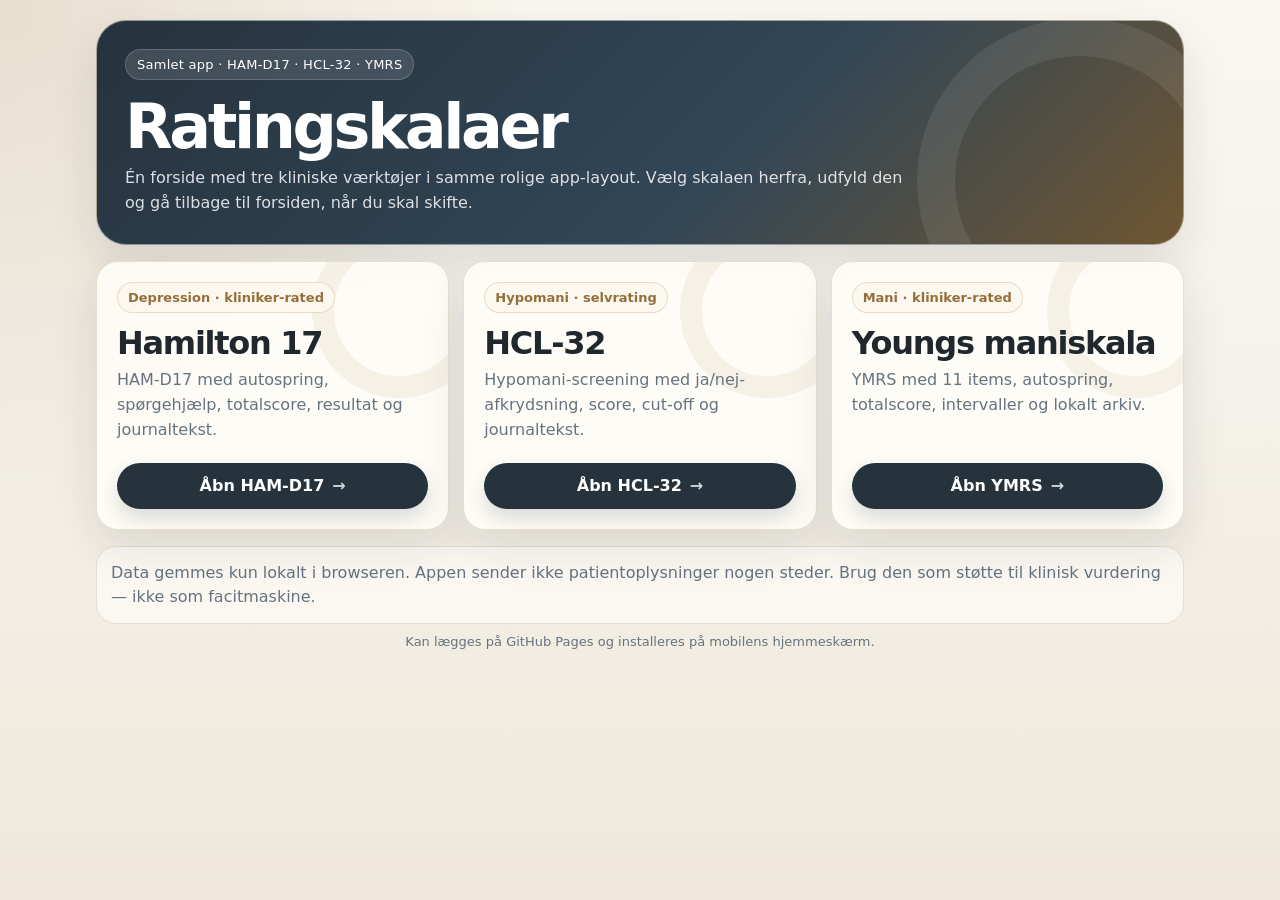
==== commit 52152b4c: "Add files via upload" ====
--- a/index.html
+++ b/index.html
@@ -5,1289 +5,62 @@
   <meta name="viewport" content="width=device-width, initial-scale=1, viewport-fit=cover" />
   <meta name="theme-color" content="#26333d" />
   <meta name="apple-mobile-web-app-capable" content="yes" />
-  <meta name="apple-mobile-web-app-title" content="HAM-D17" />
+  <meta name="apple-mobile-web-app-title" content="Ratingskalaer" />
   <meta name="apple-mobile-web-app-status-bar-style" content="black-translucent" />
-  <title>Hamilton 17 depressionsskala</title>
+  <title>Ratingskalaer · samlet app</title>
   <link rel="manifest" href="manifest.webmanifest" />
   <link rel="apple-touch-icon" href="icon-192.png" />
   <style>
-    :root{
-      --bg:#f5f2eb;
-      --panel:#fffdf8;
-      --panel2:#fdf8ef;
-      --text:#20272d;
-      --muted:#66737f;
-      --line:#e6ded0;
-      --accent:#26333d;
-      --accent2:#936f3a;
-      --good:#1f6f55;
-      --warn:#a46100;
-      --bad:#a73434;
-      --shadow:0 18px 45px rgba(28,31,35,.11);
-      --radius:22px;
-      --radius2:14px;
-    }
-    *{box-sizing:border-box}
-    html{scroll-behavior:smooth}
-    body{
-      margin:0;
-      font-family: Inter, ui-sans-serif, system-ui, -apple-system, BlinkMacSystemFont, "Segoe UI", sans-serif;
-      color:var(--text);
-      background:
-        radial-gradient(circle at top left, rgba(147,111,58,.18), transparent 34rem),
-        linear-gradient(180deg, #faf7f0 0%, var(--bg) 42%, #efe8da 100%);
-      min-height:100vh;
-    }
-    button,input,select,textarea{font:inherit}
-    .app{
-      width:min(1120px,100%);
-      margin:0 auto;
-      padding:20px 16px 120px;
-    }
-    .hero{
-      position:relative;
-      overflow:hidden;
-      border:1px solid rgba(255,255,255,.48);
-      border-radius:30px;
-      background:linear-gradient(135deg,#26333d 0%,#314657 58%,#6f5632 100%);
-      color:white;
-      padding:28px;
-      box-shadow:var(--shadow);
-    }
-    .hero:before{
-      content:"";
-      position:absolute;
-      inset:auto -60px -100px auto;
-      width:250px;height:250px;
-      border-radius:50%;
-      border:38px solid rgba(255,255,255,.08);
-    }
-    .hero-content{position:relative;z-index:1}
-    .eyebrow{
-      display:inline-flex;
-      gap:8px;
-      align-items:center;
-      padding:7px 11px;
-      border-radius:999px;
-      background:rgba(255,255,255,.12);
-      border:1px solid rgba(255,255,255,.18);
-      font-size:13px;
-      letter-spacing:.02em;
-    }
-    h1{
-      margin:16px 0 8px;
-      font-size:clamp(30px,6vw,54px);
-      line-height:1;
-      letter-spacing:-.055em;
-    }
-    .hero p{
-      max-width:760px;
-      margin:0;
-      color:rgba(255,255,255,.84);
-      font-size:16px;
-      line-height:1.55;
-    }
-    .hero-actions{
-      display:flex;
-      gap:10px;
-      flex-wrap:wrap;
-      margin-top:22px;
-    }
-    .btn{
-      border:0;
-      border-radius:999px;
-      padding:12px 16px;
-      cursor:pointer;
-      background:var(--accent);
-      color:white;
-      box-shadow:0 10px 20px rgba(38,51,61,.16);
-      min-height:44px;
-      transition:transform .15s ease, opacity .15s ease, background .15s ease;
-    }
-    .btn:hover{transform:translateY(-1px)}
-    .btn:active{transform:translateY(0)}
-    .btn.secondary{
-      background:rgba(255,255,255,.14);
-      border:1px solid rgba(255,255,255,.25);
-    }
-    .btn.light{
-      background:#fffdf8;
-      color:var(--accent);
-      border:1px solid var(--line);
-      box-shadow:none;
-    }
-    .btn.danger{background:var(--bad)}
-    .btn.small{padding:9px 12px;min-height:38px;font-size:14px}
-    .grid{
-      display:grid;
-      grid-template-columns: minmax(0, 1fr) 340px;
-      gap:18px;
-      align-items:start;
-      margin-top:18px;
-    }
-    .card{
-      background:rgba(255,253,248,.86);
-      border:1px solid rgba(230,222,208,.9);
-      border-radius:var(--radius);
-      box-shadow:var(--shadow);
-      overflow:hidden;
-      backdrop-filter:blur(12px);
-    }
-    .card.pad{padding:18px}
-    .meta-grid{
-      display:grid;
-      grid-template-columns: repeat(2, minmax(0,1fr));
-      gap:12px;
-    }
-    .field label{
-      display:block;
-      font-size:12px;
-      font-weight:750;
-      color:var(--muted);
-      margin:0 0 6px;
-      text-transform:uppercase;
-      letter-spacing:.04em;
-    }
-    .field input{
-      width:100%;
-      border:1px solid var(--line);
-      border-radius:14px;
-      background:white;
-      padding:12px 13px;
-      color:var(--text);
-      outline:none;
-    }
-    .field input:focus{border-color:var(--accent2); box-shadow:0 0 0 4px rgba(147,111,58,.12)}
-    .info-box{
-      margin-top:12px;
-      background:var(--panel2);
-      border:1px solid var(--line);
-      border-radius:16px;
-      padding:13px 14px;
-      color:#48545f;
-      line-height:1.45;
-      font-size:14px;
-    }
-    .auto-row{
-      display:flex;
-      align-items:center;
-      gap:10px;
-      margin-top:12px;
-      padding:11px 13px;
-      border:1px solid var(--line);
-      border-radius:16px;
-      background:#fffdf8;
-      color:#3f4a53;
-      font-size:14px;
-      font-weight:700;
-      cursor:pointer;
-    }
-    .auto-row input{width:18px;height:18px;accent-color:var(--accent2)}
-    .item{
-      padding:18px;
-      border-bottom:1px solid var(--line);
-      scroll-margin-top:88px;
-    }
-    .item:last-child{border-bottom:0}
-    .item-head{
-      display:flex;
-      gap:12px;
-      justify-content:space-between;
-      align-items:flex-start;
-      margin-bottom:10px;
-    }
-    .item-title-row{
-      display:flex;
-      align-items:center;
-      gap:9px;
-      flex-wrap:wrap;
-    }
-    .item h2{
-      margin:0;
-      font-size:19px;
-      line-height:1.2;
-      letter-spacing:-.02em;
-    }
-    .help-btn{
-      display:inline-flex;
-      align-items:center;
-      justify-content:center;
-      width:30px;
-      height:30px;
-      border-radius:999px;
-      border:1px solid #d7c8ad;
-      background:#fffaf0;
-      color:#6f5632;
-      font-weight:900;
-      cursor:pointer;
-      box-shadow:0 6px 14px rgba(147,111,58,.10);
-      line-height:1;
-    }
-    .help-btn:hover{transform:translateY(-1px); border-color:var(--accent2)}
-    .hint{
-      margin:6px 0 0;
-      color:var(--muted);
-      line-height:1.4;
-      font-size:14px;
-    }
-    .status-pill{
-      flex:0 0 auto;
-      border-radius:999px;
-      padding:6px 9px;
-      border:1px solid var(--line);
-      color:var(--muted);
-      background:white;
-      font-size:13px;
-      white-space:nowrap;
-    }
-    .status-pill.done{
-      color:white;
-      background:var(--good);
-      border-color:var(--good);
-    }
-    .options{
-      display:grid;
-      gap:8px;
-      margin-top:12px;
-    }
-    .option{
-      display:grid;
-      grid-template-columns:auto 1fr auto;
-      gap:11px;
-      align-items:start;
-      cursor:pointer;
-      background:white;
-      border:1px solid var(--line);
-      border-radius:16px;
-      padding:12px 12px;
-      transition: border-color .15s ease, box-shadow .15s ease, transform .15s ease, background .15s ease;
-    }
-    .option:hover{transform:translateY(-1px); border-color:#d0bd9b}
-    .option input{margin-top:2px; width:18px; height:18px; accent-color:var(--accent2)}
-    .option .text{line-height:1.38; font-size:15px}
-    .score-badge{
-      display:inline-flex;
-      align-items:center;
-      justify-content:center;
-      min-width:36px;
-      height:28px;
-      border-radius:999px;
-      background:#f1eadf;
-      color:#5b4930;
-      font-size:13px;
-      font-weight:800;
-    }
-    .option:has(input:checked){
-      background:#fffaf0;
-      border-color:var(--accent2);
-      box-shadow:0 0 0 4px rgba(147,111,58,.12);
-    }
-    .flow-controls{
-      display:flex;
-      justify-content:space-between;
-      gap:10px;
-      margin-top:14px;
-    }
-    .flow-controls .btn{min-width:108px}
-    .flow-controls .btn:disabled{opacity:.35;cursor:not-allowed;transform:none}
-    .side{
-      position:sticky;
-      top:14px;
-      display:grid;
-      gap:14px;
-    }
-    .score-card{
-      background:#fffdf8;
-      border:1px solid var(--line);
-      border-radius:var(--radius);
-      padding:18px;
-      box-shadow:var(--shadow);
-    }
-    .score-top{
-      display:flex;
-      justify-content:space-between;
-      gap:12px;
-      align-items:flex-start;
-    }
-    .score-label{margin:0;color:var(--muted);font-size:14px;font-weight:750}
-    .score-number{
-      margin:5px 0 0;
-      font-size:54px;
-      line-height:.9;
-      font-weight:850;
-      letter-spacing:-.07em;
-      color:var(--accent);
-    }
-    .score-number span{font-size:17px;letter-spacing:0;color:var(--muted);font-weight:700}
-    .severity{
-      display:inline-flex;
-      align-items:center;
-      gap:8px;
-      margin-top:12px;
-      border-radius:999px;
-      background:#f1eadf;
-      padding:8px 11px;
-      color:#5b4930;
-      font-weight:800;
-      font-size:14px;
-    }
-    .severity.ok{background:#e6f1ec;color:#1f6f55}
-    .severity.mild{background:#fff1d9;color:#8a5500}
-    .severity.mod{background:#ffe0c2;color:#9a4d00}
-    .severity.severe{background:#f8dddd;color:#9b2b2b}
-    .bar{
-      height:12px;
-      border-radius:999px;
-      background:#ede5d8;
-      overflow:hidden;
-      margin:16px 0 8px;
-    }
-    .bar > div{
-      height:100%;
-      width:0%;
-      background:linear-gradient(90deg,var(--accent2),var(--accent));
-      transition:width .2s ease;
-    }
-    .progress-text{color:var(--muted);font-size:13px;line-height:1.35}
-    .side-actions{display:flex;gap:8px;flex-wrap:wrap;margin-top:14px}
-    .result-box{
-      margin-top:14px;
-      border-radius:16px;
-      padding:13px 14px;
-      background:#f6f0e6;
-      border:1px solid var(--line);
-      line-height:1.45;
-      color:#3e4851;
-      font-size:14px;
-    }
-    .alert{
-      display:none;
-      margin-top:12px;
-      border:1px solid rgba(167,52,52,.26);
-      background:#fff1f1;
-      color:#7f2323;
-      border-radius:16px;
-      padding:12px 13px;
-      line-height:1.4;
-      font-size:14px;
-      font-weight:650;
-    }
-    .alert.show{display:block}
-    .toc{
-      display:grid;
-      grid-template-columns:repeat(6,1fr);
-      gap:6px;
-    }
-    .toc a{
-      display:flex;
-      align-items:center;
-      justify-content:center;
-      height:34px;
-      text-decoration:none;
-      color:var(--muted);
-      border:1px solid var(--line);
-      border-radius:12px;
-      background:white;
-      font-size:13px;
-      font-weight:800;
-    }
-    .toc a.done{background:var(--good);border-color:var(--good);color:white}
-    .toast{
-      position:fixed;
-      left:50%;
-      bottom:22px;
-      transform:translateX(-50%) translateY(25px);
-      opacity:0;
-      pointer-events:none;
-      background:#20272d;
-      color:white;
-      border-radius:999px;
-      padding:12px 16px;
-      box-shadow:var(--shadow);
-      transition:.2s ease;
-      z-index:20;
-    }
-    .toast.show{opacity:1;transform:translateX(-50%) translateY(0)}
-    .bottom-bar{
-      display:none;
-      position:fixed;
-      left:0;right:0;bottom:0;
-      padding:10px 12px calc(10px + env(safe-area-inset-bottom));
-      background:rgba(255,253,248,.92);
-      border-top:1px solid var(--line);
-      backdrop-filter:blur(16px);
-      z-index:10;
-    }
-    .bottom-inner{
-      display:flex;
-      align-items:center;
-      justify-content:space-between;
-      gap:10px;
-      width:min(1120px,100%);
-      margin:auto;
-    }
-    .mini-score{font-weight:850;color:var(--accent)}
-    .mini-score span{color:var(--muted);font-weight:650;font-size:13px}
-    .install-note{font-size:13px;color:var(--muted);line-height:1.35;margin-top:10px}
-    .source{font-size:12px;color:var(--muted);line-height:1.4;margin-top:14px}
-    dialog{
-      width:min(680px,calc(100% - 24px));
-      border:0;
-      border-radius:24px;
-      padding:0;
-      box-shadow:0 30px 80px rgba(0,0,0,.25);
-      background:#fffdf8;
-      color:var(--text);
-    }
-    dialog::backdrop{background:rgba(18,24,30,.42);backdrop-filter:blur(4px)}
-    .dialog-pad{padding:20px}
-    .dialog-pad h2{margin:0 0 8px;font-size:25px;letter-spacing:-.03em}
-    .dialog-pad p{line-height:1.5;color:#4b5660}
-    .help-content{
-      display:grid;
-      gap:12px;
-      margin:14px 0 4px;
-    }
-    .help-section{
-      border:1px solid var(--line);
-      border-radius:16px;
-      background:#fffaf0;
-      padding:12px 13px;
-    }
-    .help-section h3{
-      margin:0 0 7px;
-      font-size:14px;
-      text-transform:uppercase;
-      letter-spacing:.04em;
-      color:#6f5632;
-    }
-    .help-section ul{margin:0;padding-left:20px;color:#3f4a53;line-height:1.45}
-    .help-section li{margin:4px 0}
-    textarea.note-output{
-      width:100%; min-height:210px; resize:vertical;
-      border:1px solid var(--line); border-radius:14px;
-      padding:12px; background:white; color:var(--text);
-    }
-    @media (max-width: 900px){
-      .grid{grid-template-columns:1fr}
-      .side{position:static;order:-1}
-      .toc{grid-template-columns:repeat(9,1fr)}
-      .bottom-bar{display:block}
-      .score-card.compact-hide{display:none}
-      .hero{padding:22px}
-    }
-    @media (max-width: 560px){
-      .app{padding:12px 10px 110px}
-      .hero{border-radius:24px;padding:20px}
-      .hero-actions .btn{flex:1 1 auto}
-      .meta-grid{grid-template-columns:1fr}
-      .item{padding:16px 12px}
-      .item-head{display:block}
-      .status-pill{display:inline-flex;margin-top:10px}
-      .option{grid-template-columns:auto 1fr;}
-      .score-badge{grid-column:2;justify-self:start;height:24px;min-width:32px}
-      .toc{grid-template-columns:repeat(6,1fr)}
-    }
-    @media print{
-      body{background:white}
-      .hero,.side-actions,.bottom-bar,.toc,.btn,.help-btn,.toast,.flow-controls{display:none!important}
-      .app{padding:0}
-      .grid{display:block}
-      .card,.score-card{box-shadow:none;border:1px solid #ccc;background:white}
-      .item{break-inside:avoid;padding:10px 0}
-      .option{display:none}
-      .option:has(input:checked){display:grid;box-shadow:none;border:1px solid #999;background:white}
-      .score-card{margin-bottom:12px}
-    }
+    :root{--bg:#f5f2eb;--panel:#fffdf8;--panel2:#fdf8ef;--text:#20272d;--muted:#66737f;--line:#e6ded0;--accent:#26333d;--accent2:#936f3a;--good:#1f6f55;--warn:#a46100;--bad:#a73434;--shadow:0 18px 45px rgba(28,31,35,.11);--radius:22px;--radius2:14px}
+    *{box-sizing:border-box}html{scroll-behavior:smooth}body{margin:0;font-family:Inter,ui-sans-serif,system-ui,-apple-system,BlinkMacSystemFont,"Segoe UI",sans-serif;color:var(--text);background:radial-gradient(circle at top left,rgba(147,111,58,.18),transparent 34rem),linear-gradient(180deg,#faf7f0 0%,var(--bg) 42%,#efe8da 100%);min-height:100vh}a{text-decoration:none;color:inherit}.app{width:min(1120px,100%);margin:0 auto;padding:20px 16px 120px}.hero{position:relative;overflow:hidden;border:1px solid rgba(255,255,255,.48);border-radius:30px;background:linear-gradient(135deg,#26333d 0%,#314657 58%,#6f5632 100%);color:white;padding:28px;box-shadow:var(--shadow)}.hero:before{content:"";position:absolute;inset:auto -60px -100px auto;width:250px;height:250px;border-radius:50%;border:38px solid rgba(255,255,255,.08)}.hero-content{position:relative;z-index:1}.eyebrow{display:inline-flex;gap:8px;align-items:center;padding:7px 11px;border-radius:999px;background:rgba(255,255,255,.12);border:1px solid rgba(255,255,255,.18);font-size:13px;letter-spacing:.02em}.hero h1{margin:16px 0 8px;font-size:clamp(34px,7vw,62px);line-height:1;letter-spacing:-.055em}.hero p{max-width:780px;margin:0;color:rgba(255,255,255,.84);font-size:16px;line-height:1.55}.grid{display:grid;grid-template-columns:repeat(3,1fr);gap:14px;margin-top:16px}.card{position:relative;overflow:hidden;background:rgba(255,253,248,.92);border:1px solid var(--line);border-radius:var(--radius);box-shadow:var(--shadow);padding:20px;min-height:255px;display:flex;flex-direction:column;justify-content:space-between;transition:transform .15s ease,border-color .15s ease,box-shadow .15s ease}.card:hover{transform:translateY(-2px);border-color:rgba(147,111,58,.55);box-shadow:0 22px 50px rgba(28,31,35,.14)}.card:before{content:"";position:absolute;right:-38px;top:-38px;width:130px;height:130px;border-radius:50%;border:22px solid rgba(147,111,58,.08)}.card-top{position:relative;z-index:1}.tag{display:inline-flex;border-radius:999px;border:1px solid rgba(147,111,58,.2);background:var(--panel2);color:var(--accent2);padding:7px 10px;font-size:13px;font-weight:800}.card h2{margin:14px 0 8px;font-size:clamp(24px,3vw,32px);letter-spacing:-.04em;line-height:1.05}.card p{margin:0;color:var(--muted);line-height:1.55}.btn{position:relative;z-index:1;margin-top:20px;border:0;border-radius:999px;padding:13px 16px;background:var(--accent);color:white;box-shadow:0 10px 20px rgba(38,51,61,.16);min-height:46px;font-weight:800;display:inline-flex;justify-content:center;align-items:center;gap:8px}.btn span{opacity:.8}.footer-note{margin-top:16px;background:rgba(255,253,248,.72);border:1px solid var(--line);border-radius:20px;padding:14px;color:var(--muted);line-height:1.5}.install-note{margin-top:10px;color:var(--muted);font-size:13px;text-align:center}@media(max-width:860px){.grid{grid-template-columns:1fr}.app{padding:14px 10px 90px}.hero{padding:22px;border-radius:26px}.card{min-height:215px}.btn{width:100%}}
   </style>
 </head>
 <body>
   <main class="app">
     <section class="hero">
       <div class="hero-content">
-        <div class="eyebrow">HAM-D17 · Observatørvurderet skala · v1.3 med spørgehjælp og auto-næste</div>
-        <h1>Hamilton 17 depressionsskala</h1>
-        <p>Vælg én scoring pr. item. Når et svar er valgt, hopper appen automatisk videre til næste item. Summen beregnes automatisk, og resultatet vises til sidst. Siden gemmer kun lokalt i browseren og sender ingen data nogen steder.</p>
-        <div class="hero-actions">
-          <button class="btn secondary" type="button" onclick="document.querySelector('#item-1').scrollIntoView()">Start vurdering</button>
-          <button class="btn secondary" type="button" id="openNoteTop">Lav journaltekst</button>
-          <button class="btn secondary" type="button" onclick="window.print()">Print / gem som PDF</button>
-        </div>
+        <div class="eyebrow">Samlet app · HAM-D17 · HCL-32 · YMRS</div>
+        <h1>Ratingskalaer</h1>
+        <p>Én forside med tre kliniske værktøjer i samme rolige app-layout. Vælg skalaen herfra, udfyld den og gå tilbage til forsiden, når du skal skifte.</p>
       </div>
     </section>
 
-    <section class="grid">
-      <div class="card" id="formCard">
-        <div class="card pad">
-          <div class="meta-grid">
-            <div class="field">
-              <label for="patientId">Patient-ID / initialer</label>
-              <input id="patientId" autocomplete="off" placeholder="Undgå CPR" />
-            </div>
-            <div class="field">
-              <label for="interviewer">Interviewer</label>
-              <input id="interviewer" autocomplete="off" />
-            </div>
-            <div class="field">
-              <label for="date">Dato</label>
-              <input id="date" type="date" />
-            </div>
-            <div class="field">
-              <label for="time">Tidspunkt</label>
-              <input id="time" type="time" />
-            </div>
-          </div>
-          <div class="info-box">
-            Hamilton er en <strong>kliniker-/observatørvurderet</strong> skala. Søvnitems vurderes ud fra de sidste 3 nætter og uafhængigt af sovemedicin. For de enkelte items gælder, at et højere trin også indeholder de lavere trin.
-            <br><br><strong>Ny i v1.3:</strong> Tryk på <strong>?</strong> ved hvert item for forslag til konkrete interviewspørgsmål. Når du vælger et svar, hopper appen automatisk til næste item.
-          </div>
-          <label class="auto-row" for="autoNext">
-            <input id="autoNext" type="checkbox" checked>
-            Hop automatisk til næste item efter svar
-          </label>
+    <section class="grid" aria-label="Vælg ratingskala">
+      <a class="card" href="hamd17/index.html">
+        <div class="card-top">
+          <span class="tag">Depression · kliniker-rated</span>
+          <h2>Hamilton 17</h2>
+          <p>HAM-D17 med autospring, spørgehjælp, totalscore, resultat og journaltekst.</p>
         </div>
-        <form id="hamForm" autocomplete="off"></form>
-      </div>
+        <div class="btn">Åbn HAM-D17 <span>→</span></div>
+      </a>
 
-      <aside class="side">
-        <section class="score-card">
-          <div class="score-top">
-            <div>
-              <p class="score-label">Samlet HAM-D17</p>
-              <div class="score-number" id="scoreNumber">0 <span>/ 52</span></div>
-            </div>
-            <div class="severity ok" id="severityBadge">Ikke færdig</div>
-          </div>
-          <div class="bar"><div id="progressBar"></div></div>
-          <div class="progress-text" id="progressText">0 af 17 items udfyldt.</div>
-          <div class="alert" id="suicideAlert">Item 3 er scoret over 0. Lav en direkte klinisk vurdering af suicidalitet og sikkerhed. Det her må ikke drukne i en totalscore.</div>
-          <div class="result-box" id="resultBox">Udfyld alle 17 items for at få resultat og journaltekst.</div>
-          <div class="side-actions">
-            <button class="btn small" type="button" id="openNote">Journaltekst</button>
-            <button class="btn small light" type="button" id="copySummary">Kopiér resultat</button>
-            <button class="btn small light" type="button" id="exportJson">Eksportér JSON</button>
-            <button class="btn small danger" type="button" id="resetBtn">Nulstil</button>
-          </div>
-          <div class="install-note">Kan lægges på GitHub Pages og installeres som app på mobil. Ingen backend.</div>
-          <div class="source">Kildegrundlag: Hamilton 17 depressionsskala fra Lægehåndbogen/sundhed.dk. Denne webapp er kun en digital beregner og erstatter ikke klinisk vurdering.</div>
-        </section>
+      <a class="card" href="hcl32/index.html">
+        <div class="card-top">
+          <span class="tag">Hypomani · selvrating</span>
+          <h2>HCL-32</h2>
+          <p>Hypomani-screening med ja/nej-afkrydsning, score, cut-off og journaltekst.</p>
+        </div>
+        <div class="btn">Åbn HCL-32 <span>→</span></div>
+      </a>
 
-        <section class="score-card compact-hide">
-          <p class="score-label" style="margin-bottom:10px">Hop til item</p>
-          <nav class="toc" id="toc"></nav>
-        </section>
-      </aside>
+      <a class="card" href="ymrs/index.html">
+        <div class="card-top">
+          <span class="tag">Mani · kliniker-rated</span>
+          <h2>Youngs maniskala</h2>
+          <p>YMRS med 11 items, autospring, totalscore, intervaller og lokalt arkiv.</p>
+        </div>
+        <div class="btn">Åbn YMRS <span>→</span></div>
+      </a>
     </section>
+
+    <div class="footer-note">
+      Data gemmes kun lokalt i browseren. Appen sender ikke patientoplysninger nogen steder. Brug den som støtte til klinisk vurdering — ikke som facitmaskine.
+    </div>
+    <div class="install-note">Kan lægges på GitHub Pages og installeres på mobilens hjemmeskærm.</div>
   </main>
 
-  <div class="bottom-bar">
-    <div class="bottom-inner">
-      <div class="mini-score"><span>HAM-D17</span><br><span id="miniStatus">0/17 udfyldt</span></div>
-      <button class="btn small" type="button" onclick="document.querySelector('.side').scrollIntoView()">Se score</button>
-    </div>
-  </div>
-
-  <dialog id="noteDialog">
-    <div class="dialog-pad">
-      <h2>Journaltekst</h2>
-      <p>Teksten opdateres ud fra de valgte svar. Ret den, så den passer til den kliniske vurdering.</p>
-      <textarea class="note-output" id="noteOutput"></textarea>
-      <div class="side-actions">
-        <button class="btn small" type="button" id="copyNote">Kopiér tekst</button>
-        <button class="btn small light" type="button" onclick="noteDialog.close()">Luk</button>
-      </div>
-    </div>
-  </dialog>
-
-  <dialog id="helpDialog">
-    <div class="dialog-pad">
-      <h2 id="helpTitle">Spørgehjælp</h2>
-      <p id="helpIntro">Eksemplerne er kun støtte til interviewet. Scoren er stadig din observatørvurdering.</p>
-      <div class="help-content" id="helpContent"></div>
-      <div class="side-actions">
-        <button class="btn small light" type="button" onclick="helpDialog.close()">Luk</button>
-      </div>
-    </div>
-  </dialog>
-
-  <div class="toast" id="toast">Kopieret</div>
-
   <script>
-    const VERSION = "1.3.0";
-    const STORAGE_KEY = "hamd17-webapp-state-v1";
-
-    const items = [
-      {
-        title: "Nedsat stemningsleje",
-        note: "Vurder stemningsleje og nonverbale tegn.",
-        options: [
-          "Ikke til stede.",
-          "Let tendens til at være nedstemt, ilde til mode eller i dårligt humør.",
-          "Klarere tegn til nedsat stemningsleje; virker moderat nedtrykt, men ikke håbløs.",
-          "Stemningslejet kraftigt nedsat, eventuelt med nonverbale tegn som gråd. Giver udtryk for håbløshed.",
-          "Stemningslejet meget svært nedsat, med klare tegn til håbløshed eller hjælpeløshed."
-        ]
-      },
-      {
-        title: "Skyldfølelse og selvbebrejdelser",
-        note: "Reduceret selvagtelse med skyldfølelse.",
-        options: [
-          "Ikke præget af nedsat selvvurdering, manglende selvtillid eller skyldfølelse.",
-          "Føler sig mindreværdig i forhold til familie, venner eller arbejdsfæller, fordi patienten har været til besvær under depressionstilstanden.",
-          "Tegn til egentlig skyldfølelse; optaget af forhold fra tiden før depressionen startede, fx mindre undladelser eller fejl.",
-          "Føler at depressionstilstanden skyldes undladelser eller fejl i fortiden, men kan stadig forstandsmæssigt indse, at det næppe er rigtigt.",
-          "Skyldfølelse med oplevelse af, at depressionstilstanden er en straf, og kan ikke forstandsmæssigt korrigeres."
-        ]
-      },
-      {
-        title: "Suicidale impulser",
-        note: "Vurder altid klinisk direkte. Totalscore må ikke stå alene her.",
-        options: [
-          "Ingen / ikke til stede.",
-          "Patienten føler, at livet ikke er værd at leve, men har intet dødsønske.",
-          "Patienten ønsker at dø, fx ikke at vågne op næste morgen, men har ingen aktive planer om at berøve sig livet.",
-          "Har usikre, men aktive planer om at berøve sig livet.",
-          "Har sikre planer om at berøve sig livet."
-        ]
-      },
-      {
-        title: "Indsovningsbesvær",
-        note: "Sidste 3 nætter, uafhængigt af sovemedicin.",
-        options: [
-          "Ikke til stede.",
-          "Har mindst én aften måttet ligge mere end 1/2 time vågen fra ønsket sovetidspunkt, indtil søvnen indtraf.",
-          "Har hver aften måttet ligge over 1/2 time vågen fra ønsket sovetidspunkt."
-        ]
-      },
-      {
-        title: "Afbrudt søvn",
-        note: "Vågner mellem midnat og kl. 5. Sidste 3 nætter, uafhængigt af sovemedicin.",
-        options: [
-          "Ikke til stede.",
-          "Er vågnet op én eller to gange inden for de sidste nætter.",
-          "Er vågnet op hver nat."
-        ]
-      },
-      {
-        title: "Søvnforstyrrelser, tidlig morgenopvågning",
-        note: "Vågner før planlagt. Sidste 3 nætter, uafhængigt af sovemedicin.",
-        options: [
-          "Ikke til stede.",
-          "Er en enkelt gang vågnet op en time eller mere før planlagt.",
-          "Er konstant vågnet op en time eller mere før planlagt."
-        ]
-      },
-      {
-        title: "Arbejde og interesser",
-        note: "Vurder funktion, interesse og evne til rutineaktiviteter.",
-        options: [
-          "Ingen problemer.",
-          "Været mindre interesseret i daglige aktiviteter eller følt sig lidt besværet.",
-          "Har følt sig noget insufficient i sine daglige aktiviteter.",
-          "Har haft svært ved at udføre selv de mere rutineprægede aktiviteter.",
-          "Har ikke været i stand til at udføre rutineprægede aktiviteter uden hjælp."
-        ]
-      },
-      {
-        title: "Psykomotorisk hæmning",
-        note: "Vurder motorisk tempo, mimik, bevægelse og taletrang.",
-        options: [
-          "Ikke til stede.",
-          "Patientens almindelige motoriske tempo er ganske let nedsat.",
-          "Klarere tegn til nedsat motorisk tempo, fx moderat nedsat mimik og bevægelse eller moderat nedsat taletrang.",
-          "Interviewet forlænget eller besværligt på grund af kortfattet besvarelse.",
-          "Interviewet meget vanskeligt at gennemføre pga. verbal hæmning og/eller meget nedsat bevægelsesaktivitet."
-        ]
-      },
-      {
-        title: "Psykomotorisk agitation",
-        note: "Vurder motorisk uro og rastløshed under interviewet.",
-        options: [
-          "Ikke til stede.",
-          "Let motorisk uro, fx tendens til at sidde uroligt eller klø sig i hovedet.",
-          "Klarere tegn til motorisk uro med hændervridning eller moderat siddeuro, men kan forblive siddende.",
-          "Patienten må rejse sig op en enkelt gang under interviewet.",
-          "Patienten er så rastløs, at han/hun må rejse sig og gå omkring flere gange under interviewet."
-        ]
-      },
-      {
-        title: "Angst, psykiske komponenter",
-        note: "Psykisk ængstelse og bekymring. Somatisk angst vurderes i item 11.",
-        options: [
-          "Ikke til stede.",
-          "Let tendens til at være bekymret og bange.",
-          "Klarere tegn til psykisk angst; virker moderat bekymret, utryg eller bange, men kan kontrollere utrygheden.",
-          "Psykisk ængstelse og bekymring er så udtalt, at patienten af og til har svært ved at kontrollere angst, fx på kanten af panikangst. Påvirker af og til daglig adfærd.",
-          "Den psykiske angst er meget udtalt og påvirker mere konstant patientens daglige adfærd."
-        ]
-      },
-      {
-        title: "Angst, somatiske komponenter",
-        note: "Fysiologiske/autonome angstfænomener. Psykisk anspændthed vurderes i item 10.",
-        options: [
-          "Ikke til stede.",
-          "Let tendens til somatisk angst, fx uro i maven, sved eller tremor.",
-          "Klarere tegn til somatisk anspændthed, fx moderat uro i maven, hjertebanken, sved eller tremor. Påvirker dog ikke daglig adfærd.",
-          "Den somatiske angst er så udtalt, at patienten har svært ved at kontrollere den. Påvirker af og til daglig adfærd.",
-          "Den somatiske angst er meget udtalt og påvirker mere konstant patientens daglige adfærd."
-        ]
-      },
-      {
-        title: "Gastrointestinale symptomer",
-        note: "Mundtørhed, nedsat appetit og træg afføring. Abdominal uro vurderes som somatisk angst i item 11.",
-        options: [
-          "Ikke til stede.",
-          "Let nedsat appetit, eller normal fødeindtagelse, men maden smager ikke.",
-          "Moderat eller svær appetitnedsættelse. Patienten spiser dog stadig, fordi han/hun ved, det er vigtigt."
-        ]
-      },
-      {
-        title: "Generelle somatiske symptomer",
-        note: "Træthed, udmattelse, energiløshed og diffuse muskelsmerter.",
-        options: [
-          "Ikke til stede.",
-          "Let følelse af træthed, muskelsmerter eller fx hovedpine.",
-          "Moderat eller svær træthed eller muskelsmerter."
-        ]
-      },
-      {
-        title: "Seksuelle forstyrrelser",
-        note: "Nedsat seksuel lyst eller interesse.",
-        options: [
-          "Ingen forstyrrelser.",
-          "Lette forstyrrelser.",
-          "Moderate til svære forstyrrelser."
-        ]
-      },
-      {
-        title: "Hypokondri / somatisering",
-        note: "Øget optagethed af legemstilstanden.",
-        options: [
-          "Ikke til stede.",
-          "Let optagethed af kroppens funktioner.",
-          "Klarere tegn til bekymring over somatisk tilstand. Virker moderat bange for at fejle noget legemligt og somatiserer depressionen på neurotisk niveau.",
-          "Hypokondrien er mere udtalt. Patienten er overbevist om at fejle noget legemligt, fx cancerfrygt, men kan kortvarigt forstandsmæssigt bringes til at forstå, at dette ikke er tilfældet.",
-          "Hypokondrien er så udtalt, at der er tale om en ikke-korrigerbar paranoid forestilling, ofte med nihilistisk præg som 'rådner indvendigt' eller 'maven forsvinder'."
-        ]
-      },
-      {
-        title: "Sygdomsindsigt",
-        note: "Kun meningsfyldt hvis intervieweren selv vurderer, at patienten har en depressiv tilstand.",
-        options: [
-          "Patienten er enig i, at han/hun har en depression eller lignende mental lidelse.",
-          "Patienten føler sig depressiv, men opfatter ikke dette som en sygdom.",
-          "Patienten føler sig hverken syg eller stresset. Udspørg i så fald om paranoid skyldfølelse eller paranoid hypokondri."
-        ]
-      },
-      {
-        title: "Vægttab",
-        note: "Der bør så vidt muligt opnås information om legemsvægten målt i kg.",
-        options: [
-          "Intet vægttab.",
-          "Vægttab mindre end 2 kg.",
-          "Vægttab svarende til 2 kg eller mere."
-        ]
-      }
-    ];
-
-    const helpExamples = [
-      {
-        ask: [
-          "Hvordan har dit humør været de sidste dage?",
-          "Har du følt dig nedtrykt, trist, tom eller mere irritabel end normalt?",
-          "Har du oplevet håbløshed eller en følelse af, at tingene ikke kan blive bedre?"
-        ],
-        observe: [
-          "Se efter mimik, gråd, stemmeleje, kontakt og om patienten virker følelsesmæssigt trykket.",
-          "Score ikke kun ud fra ordene. Nonverbale tegn tæller også."
-        ]
-      },
-      {
-        ask: [
-          "Har du bebrejdet dig selv noget på det seneste?",
-          "Føler du dig som en belastning for familie, venner eller arbejde?",
-          "Tænker du, at din nuværende tilstand er din egen skyld eller en straf?"
-        ],
-        observe: [
-          "Skeln mellem almindelig selvkritik, egentlig skyldfølelse og fastlåste/vrangforestillingsprægede skyldtanker.",
-          "Spørg konkret til fejl eller undladelser fra før depressionen startede."
-        ]
-      },
-      {
-        ask: [
-          "Har du tænkt, at livet ikke er værd at leve?",
-          "Har du ønsket, at du ikke vågnede igen?",
-          "Har du haft tanker om at tage dit eget liv?",
-          "Har du gjort dig planer, valgt metode eller haft adgang til midler?",
-          "Hvor tæt har du været på at handle på tankerne?"
-        ],
-        observe: [
-          "Spørg direkte. Det er ikke farligt at spørge, men det er farligt at lade være.",
-          "Ved score over 0 skal der laves selvstændig risikovurdering, sikkerhedsplan og relevant handling."
-        ]
-      },
-      {
-        ask: [
-          "De sidste 3 nætter: Hvornår lagde du dig for at sove, og hvornår faldt du faktisk i søvn?",
-          "Lå du vågen mere end en halv time?",
-          "Var det én aften eller hver aften?"
-        ],
-        observe: [
-          "Vurder uafhængigt af sovemedicin.",
-          "Fokus er tiden fra ønsket søvntidspunkt til søvnindtræden."
-        ]
-      },
-      {
-        ask: [
-          "De sidste 3 nætter: Er du vågnet mellem midnat og kl. 5?",
-          "Hvor mange gange er du vågnet, og kunne du falde i søvn igen?",
-          "Skete det én/to gange samlet, eller hver nat?"
-        ],
-        observe: [
-          "Vurder uafhængigt af sovemedicin.",
-          "Adskil afbrudt søvn fra tidlig morgenopvågning, som scores i næste item."
-        ]
-      },
-      {
-        ask: [
-          "De sidste 3 nætter: Er du vågnet tidligere end planlagt?",
-          "Hvor meget tidligere vågnede du — mindst en time?",
-          "Var det en enkelt gang eller konstant/hver nat?"
-        ],
-        observe: [
-          "Vurder uafhængigt af sovemedicin.",
-          "Det centrale er opvågning før planlagt, ikke bare dårlig søvnkvalitet."
-        ]
-      },
-      {
-        ask: [
-          "Hvordan går det med arbejde, hjemlige pligter og daglige rutiner?",
-          "Har du mindre interesse for ting, du normalt plejer at gøre?",
-          "Er der aktiviteter, du kun får gjort med stort besvær — eller slet ikke uden hjælp?"
-        ],
-        observe: [
-          "Score funktionstab og interesse, ikke kun om patienten formelt er sygemeldt.",
-          "Spørg efter konkrete eksempler: bad, mad, oprydning, indkøb, arbejde, kontakt til andre."
-        ]
-      },
-      {
-        ask: [
-          "Oplever du selv, at du er blevet langsommere i tale, tanker eller bevægelser?",
-          "Tager det længere tid at svare eller komme i gang med ting?"
-        ],
-        observe: [
-          "Dette er primært en observationsscore: mimik, latenstid, taletrang, bevægelse og hvor tungt interviewet flyder.",
-          "Score højere hvis interviewet bliver klart forlænget eller vanskeligt pga. hæmning."
-        ]
-      },
-      {
-        ask: [
-          "Føler du dig rastløs eller urolig i kroppen?",
-          "Har du svært ved at sidde stille?",
-          "Rejser du dig, går rundt, vrider hænder eller piller ved ting?"
-        ],
-        observe: [
-          "Se efter siddeuro, hændervridning, pilleri, behov for at rejse sig og generel rastløshed.",
-          "Adskil agitation fra almindelig nervøsitet; her handler det om motorisk uro."
-        ]
-      },
-      {
-        ask: [
-          "Har du følt dig mere bekymret, utryg eller bange end normalt?",
-          "Kan du styre bekymringerne, eller tager de over?",
-          "Har angsten påvirket din adfærd, fx at du undgår ting eller næsten får panik?"
-        ],
-        observe: [
-          "Dette item er den psykiske del: bekymring, ængstelse, frygt og kontroltab.",
-          "Fysiske angstsymptomer scores i item 11."
-        ]
-      },
-      {
-        ask: [
-          "Har du haft uro i maven, hjertebanken, svedtendens, rysten eller trykken for brystet?",
-          "Kommer symptomerne sammen med angst eller bekymring?",
-          "Påvirker de din hverdag eller får dig til at undgå noget?"
-        ],
-        observe: [
-          "Dette item er de kropslige/autonome angsttegn.",
-          "Psykisk anspændthed og bekymring scores i item 10."
-        ]
-      },
-      {
-        ask: [
-          "Hvordan er appetitten?",
-          "Smager maden anderledes eller mindre end normalt?",
-          "Spiser du mindre, eller spiser du mest fordi du ved, du bør?",
-          "Har du mundtørhed eller træg mave?"
-        ],
-        observe: [
-          "Abdominal uro som 'sommerfugle i maven' hører under somatisk angst i item 11.",
-          "Her handler det især om appetit, smag, mundtørhed og tarmfunktion."
-        ]
-      },
-      {
-        ask: [
-          "Hvordan er energien i kroppen?",
-          "Føler du dig træt, udmattet eller energiløs?",
-          "Har du diffuse smerter, fx i nakke, skuldre, ryg, arme eller ben?",
-          "Har du hovedpine eller kropslig tyngde?"
-        ],
-        observe: [
-          "Score graden af fysisk træthed/udmattelse og diffuse muskelsmerter.",
-          "Hold det adskilt fra nedsat interesse og funktion, som scores i item 7."
-        ]
-      },
-      {
-        ask: [
-          "Har din seksuelle lyst eller interesse ændret sig?",
-          "Er det let, moderat eller tydeligt nedsat i forhold til normalt?",
-          "Er ændringen ny i forbindelse med den aktuelle tilstand?"
-        ],
-        observe: [
-          "Spørg enkelt og udramatisk. Patienten svarer ofte bedre, hvis spørgsmålet normaliseres.",
-          "Tag højde for alder, relation, medicin og somatisk sygdom, men score det aktuelle symptomniveau."
-        ]
-      },
-      {
-        ask: [
-          "Er du blevet mere bekymret for dit helbred eller kroppens funktioner?",
-          "Tænker du meget på, om du fejler noget alvorligt?",
-          "Kan du beroliges, når undersøgelser eller læger siger, at der ikke er tegn på alvorlig sygdom?",
-          "Har du faste tanker om fx kræft, at kroppen svigter, eller at noget er galt indvendigt?"
-        ],
-        observe: [
-          "Skeln mellem let kropslig optagethed, neurotisk somatisering og fastlåst paranoid/nihilistisk hypokondri.",
-          "Oplevelsen af at 'maven forsvinder' hører her, ikke under almindelige mavesymptomer."
-        ]
-      },
-      {
-        ask: [
-          "Hvordan forstår du selv det, du går igennem lige nu?",
-          "Tænker du, at du er deprimeret, stresset, syg — eller noget andet?",
-          "Giver det mening for dig, at symptomerne kan være udtryk for en depressiv tilstand?"
-        ],
-        observe: [
-          "Dette item bruges kun meningsfuldt, hvis du selv vurderer, at der er en depressiv tilstand.",
-          "Ved manglende sygdomsindsigt: spørg også ind til paranoid skyldfølelse og hypokondri."
-        ]
-      },
-      {
-        ask: [
-          "Har din vægt ændret sig?",
-          "Har du vejet dig — og hvor mange kilo har du eventuelt tabt?",
-          "Sidder tøjet løsere, eller har andre bemærket vægttab?",
-          "Skyldes vægttabet nedsat appetit, kvalme, bevidst vægttab eller noget andet?"
-        ],
-        observe: [
-          "Få helst konkret vægt i kg frem for fornemmelse.",
-          "Skeln mellem intet vægttab, under 2 kg og 2 kg eller mere."
-        ]
-      }
-    ];
-
-    const form = document.getElementById("hamForm");
-    const toc = document.getElementById("toc");
-    const scoreNumber = document.getElementById("scoreNumber");
-    const progressBar = document.getElementById("progressBar");
-    const progressText = document.getElementById("progressText");
-    const resultBox = document.getElementById("resultBox");
-    const severityBadge = document.getElementById("severityBadge");
-    const suicideAlert = document.getElementById("suicideAlert");
-    const miniStatus = document.getElementById("miniStatus");
-    const toast = document.getElementById("toast");
-    const noteDialog = document.getElementById("noteDialog");
-    const noteOutput = document.getElementById("noteOutput");
-    const helpDialog = document.getElementById("helpDialog");
-    const helpTitle = document.getElementById("helpTitle");
-    const helpContent = document.getElementById("helpContent");
-    const autoNext = document.getElementById("autoNext");
-    let autoAdvanceTimer = null;
-
-    function renderItems(){
-      form.innerHTML = items.map((item, idx) => {
-        const num = idx + 1;
-        const options = item.options.map((text, score) => `
-          <label class="option">
-            <input type="radio" name="item${num}" value="${score}" data-item="${num}">
-            <span class="text">${escapeHtml(text)}</span>
-            <span class="score-badge">${score} p</span>
-          </label>`).join("");
-        return `
-          <section class="item" id="item-${num}">
-            <div class="item-head">
-              <div>
-                <div class="item-title-row">
-                  <h2>${num}. ${escapeHtml(item.title)}</h2>
-                  <button class="help-btn" type="button" data-help="${idx}" aria-label="Spørgehjælp til item ${num}">?</button>
-                </div>
-                <p class="hint">${escapeHtml(item.note)}</p>
-              </div>
-              <span class="status-pill" id="pill-${num}">Mangler</span>
-            </div>
-            <div class="options">${options}</div>
-            <div class="flow-controls">
-              <button class="btn small light" type="button" data-prev="${num - 1}" ${num === 1 ? "disabled" : ""}>← Forrige</button>
-              <button class="btn small" type="button" data-next="${num + 1}" ${num === items.length ? "data-show-result='true'" : ""}>${num === items.length ? "Se resultat" : "Næste →"}</button>
-            </div>
-          </section>`;
-      }).join("");
-
-      toc.innerHTML = items.map((_, idx) => `<a href="#item-${idx+1}" id="toc-${idx+1}">${idx+1}</a>`).join("");
-    }
-
-    function escapeHtml(str){
-      return String(str).replace(/[&<>'"]/g, char => ({"&":"&amp;","<":"&lt;",">":"&gt;","'":"&#39;","\"":"&quot;"}[char]));
-    }
-
-    function openHelp(idx){
-      const item = items[idx];
-      const help = helpExamples[idx];
-      if(!item || !help) return;
-      helpTitle.textContent = `${idx + 1}. ${item.title}`;
-      const askList = help.ask.map(q => `<li>${escapeHtml(q)}</li>`).join("");
-      const observeList = help.observe.map(q => `<li>${escapeHtml(q)}</li>`).join("");
-      helpContent.innerHTML = `
-        <div class="help-section">
-          <h3>Eksempler på spørgsmål</h3>
-          <ul>${askList}</ul>
-        </div>
-        <div class="help-section">
-          <h3>Vurdering / observation</h3>
-          <ul>${observeList}</ul>
-        </div>`;
-      helpDialog.showModal();
-    }
-
-    function scrollToItem(num){
-      const target = document.getElementById(`item-${num}`);
-      if(target) target.scrollIntoView({behavior:"smooth", block:"start"});
-    }
-
-    function scrollToResult(){
-      const target = document.querySelector(".score-card");
-      if(target) target.scrollIntoView({behavior:"smooth", block:"start"});
-    }
-
-    function maybeAutoAdvance(currentNum){
-      if(!autoNext || !autoNext.checked) return;
-      clearTimeout(autoAdvanceTimer);
-      autoAdvanceTimer = setTimeout(() => {
-        if(currentNum < items.length){
-          scrollToItem(currentNum + 1);
-        } else {
-          scrollToResult();
-          showToast("Alle items er udfyldt");
-        }
-      }, 320);
-    }
-
-    function getAnswers(){
-      return items.map((_, idx) => {
-        const checked = document.querySelector(`input[name="item${idx+1}"]:checked`);
-        return checked ? Number(checked.value) : null;
-      });
-    }
-
-    function getMeta(){
-      return {
-        patientId: document.getElementById("patientId").value.trim(),
-        interviewer: document.getElementById("interviewer").value.trim(),
-        date: document.getElementById("date").value,
-        time: document.getElementById("time").value
-      };
-    }
-
-    function severity(score, complete){
-      if(!complete) return {label:"Ikke færdig", cls:"ok", text:"Udfyld alle 17 items for at få resultat."};
-      if(score >= 25) return {label:"Svær depression", cls:"severe", text:"Svarer til svær depression efter de angivne HAM-D17 grænser."};
-      if(score >= 18) return {label:"Moderat depression", cls:"mod", text:"Svarer til moderat depression efter de angivne HAM-D17 grænser."};
-      if(score >= 13) return {label:"Let depression", cls:"mild", text:"Svarer til let depression efter de angivne HAM-D17 grænser."};
-      return {label:"Under 13 point", cls:"ok", text:"Under de depressionsgrænser, der er angivet i denne udgave. Det er ikke det samme som 'ingen klinisk problematik'."};
-    }
-
-    function update(){
-      const answers = getAnswers();
-      const answered = answers.filter(v => v !== null).length;
-      const total = answers.reduce((sum, v) => sum + (v ?? 0), 0);
-      const complete = answered === items.length;
-      const sev = severity(total, complete);
-
-      scoreNumber.innerHTML = `${total} <span>/ 52</span>`;
-      progressBar.style.width = `${(answered / items.length) * 100}%`;
-      progressText.textContent = `${answered} af ${items.length} items udfyldt.`;
-      miniStatus.textContent = `${answered}/17 udfyldt · ${total}/52 point`;
-      severityBadge.textContent = sev.label;
-      severityBadge.className = `severity ${sev.cls}`;
-
-      answers.forEach((v, idx) => {
-        const num = idx + 1;
-        const done = v !== null;
-        const pill = document.getElementById(`pill-${num}`);
-        const link = document.getElementById(`toc-${num}`);
-        pill.textContent = done ? `${v} point` : "Mangler";
-        pill.classList.toggle("done", done);
-        link.classList.toggle("done", done);
-      });
-
-      const item3 = answers[2];
-      suicideAlert.classList.toggle("show", item3 !== null && item3 > 0);
-
-      if(complete){
-        resultBox.innerHTML = `<strong>Resultat:</strong> HAM-D17 = <strong>${total}/52</strong>. ${sev.text}`;
-      } else {
-        resultBox.innerHTML = `Mangler <strong>${items.length - answered}</strong> item${items.length - answered === 1 ? "" : "s"}. Foreløbig sum er <strong>${total}/52</strong>.`;
-      }
-      saveState();
-      updateNote();
-    }
-
-    function updateNote(){
-      const answers = getAnswers();
-      const answered = answers.filter(v => v !== null).length;
-      const total = answers.reduce((sum, v) => sum + (v ?? 0), 0);
-      const complete = answered === items.length;
-      const sev = severity(total, complete);
-      const meta = getMeta();
-      const topItems = answers
-        .map((score, idx) => ({score, idx}))
-        .filter(x => x.score !== null && x.score > 0)
-        .sort((a,b) => b.score - a.score || a.idx - b.idx)
-        .slice(0,5)
-        .map(x => `${x.idx+1}. ${items[x.idx].title} (${x.score} p)`).join(", ");
-
-      const lines = [];
-      lines.push(`HAM-D17 udført${meta.date ? " d. " + formatDate(meta.date) : ""}${meta.time ? " kl. " + meta.time : ""}.`);
-      if(meta.patientId) lines.push(`Patient-ID/initialer: ${meta.patientId}.`);
-      if(meta.interviewer) lines.push(`Interviewer: ${meta.interviewer}.`);
-      lines.push(`Samlet score: ${total}/52 point${complete ? `, ${sev.label.toLowerCase()}.` : `, men skalaen er ikke færdigudfyldt (${answered}/17 items).`}`);
-      if(complete) lines.push(sev.text);
-      if(topItems) lines.push(`Mest belastede items: ${topItems}.`);
-      if(answers[2] !== null && answers[2] > 0) lines.push(`OBS: Item 3 om suicidale impulser er scoret ${answers[2]} point og kræver selvstændig klinisk vurdering.`);
-      lines.push("Skalaen er observatørvurderet, og resultatet skal tolkes sammen med den samlede kliniske vurdering.");
-      noteOutput.value = lines.join("\n");
-    }
-
-    function formatDate(iso){
-      const [y,m,d] = iso.split("-");
-      return `${d}.${m}.${y}`;
-    }
-
-    function saveState(){
-      const state = { meta:getMeta(), answers:getAnswers(), autoNext:autoNext ? autoNext.checked : true, version:VERSION, savedAt:new Date().toISOString() };
-      localStorage.setItem(STORAGE_KEY, JSON.stringify(state));
-    }
-
-    function loadState(){
-      const raw = localStorage.getItem(STORAGE_KEY);
-      const today = new Date();
-      const dateEl = document.getElementById("date");
-      const timeEl = document.getElementById("time");
-      dateEl.value = today.toISOString().slice(0,10);
-      timeEl.value = `${String(today.getHours()).padStart(2,"0")}:${String(today.getMinutes()).padStart(2,"0")}`;
-      if(!raw) return;
-      try{
-        const state = JSON.parse(raw);
-        if(state.meta){
-          document.getElementById("patientId").value = state.meta.patientId || "";
-          document.getElementById("interviewer").value = state.meta.interviewer || "";
-          document.getElementById("date").value = state.meta.date || dateEl.value;
-          document.getElementById("time").value = state.meta.time || timeEl.value;
-        }
-        if(typeof state.autoNext === "boolean" && autoNext){
-          autoNext.checked = state.autoNext;
-        }
-        if(Array.isArray(state.answers)){
-          state.answers.forEach((value, idx) => {
-            if(value !== null && value !== undefined){
-              const input = document.querySelector(`input[name="item${idx+1}"][value="${value}"]`);
-              if(input) input.checked = true;
-            }
-          });
-        }
-      } catch(e){
-        console.warn("Kunne ikke indlæse gemt tilstand", e);
-      }
-    }
-
-    function resetAll(){
-      if(!confirm("Nulstil hele vurderingen?")) return;
-      localStorage.removeItem(STORAGE_KEY);
-      document.querySelectorAll('input[type="radio"]').forEach(i => i.checked = false);
-      document.getElementById("patientId").value = "";
-      document.getElementById("interviewer").value = "";
-      const today = new Date();
-      document.getElementById("date").value = today.toISOString().slice(0,10);
-      document.getElementById("time").value = `${String(today.getHours()).padStart(2,"0")}:${String(today.getMinutes()).padStart(2,"0")}`;
-      update();
-      showToast("Nulstillet");
-    }
-
-    async function copyText(text, message="Kopieret"){
-      try{
-        await navigator.clipboard.writeText(text);
-        showToast(message);
-      } catch(e){
-        showToast("Kunne ikke kopiere");
-      }
-    }
-
-    function showToast(message){
-      toast.textContent = message;
-      toast.classList.add("show");
-      setTimeout(() => toast.classList.remove("show"), 1800);
-    }
-
-    function exportJson(){
-      const data = { type:"HAM-D17", version:VERSION, meta:getMeta(), answers:getAnswers(), total:getAnswers().reduce((s,v)=>s+(v??0),0), exportedAt:new Date().toISOString() };
-      const blob = new Blob([JSON.stringify(data, null, 2)], {type:"application/json"});
-      const url = URL.createObjectURL(blob);
-      const a = document.createElement("a");
-      a.href = url;
-      a.download = `ham-d17-${new Date().toISOString().slice(0,10)}.json`;
-      a.click();
-      URL.revokeObjectURL(url);
-    }
-
-    renderItems();
-    loadState();
-    update();
-
-    document.addEventListener("click", e => {
-      const helpBtn = e.target.closest(".help-btn");
-      if(helpBtn){
-        openHelp(Number(helpBtn.dataset.help));
-        return;
-      }
-      const prevBtn = e.target.closest("[data-prev]");
-      if(prevBtn && !prevBtn.disabled){
-        scrollToItem(Number(prevBtn.dataset.prev));
-        return;
-      }
-      const nextBtn = e.target.closest("[data-next]");
-      if(nextBtn){
-        if(nextBtn.dataset.showResult === "true") scrollToResult();
-        else scrollToItem(Number(nextBtn.dataset.next));
-      }
-    });
-
-    document.addEventListener("change", e => {
-      if(e.target.matches('input[type="radio"]')){
-        update();
-        maybeAutoAdvance(Number(e.target.dataset.item));
-        return;
-      }
-      if(e.target.matches('#patientId, #interviewer, #date, #time, #autoNext')) update();
-    });
-    document.addEventListener("input", e => {
-      if(e.target.matches('#patientId, #interviewer, #date, #time')) update();
-    });
-    document.getElementById("resetBtn").addEventListener("click", resetAll);
-    document.getElementById("copySummary").addEventListener("click", () => copyText(noteOutput.value, "Resultat kopieret"));
-    document.getElementById("copyNote").addEventListener("click", () => copyText(noteOutput.value, "Journaltekst kopieret"));
-    document.getElementById("exportJson").addEventListener("click", exportJson);
-    document.getElementById("openNote").addEventListener("click", () => { updateNote(); noteDialog.showModal(); });
-    document.getElementById("openNoteTop").addEventListener("click", () => { updateNote(); noteDialog.showModal(); });
-
     if("serviceWorker" in navigator){
       window.addEventListener("load", () => navigator.serviceWorker.register("./sw.js").catch(() => {}));
     }
